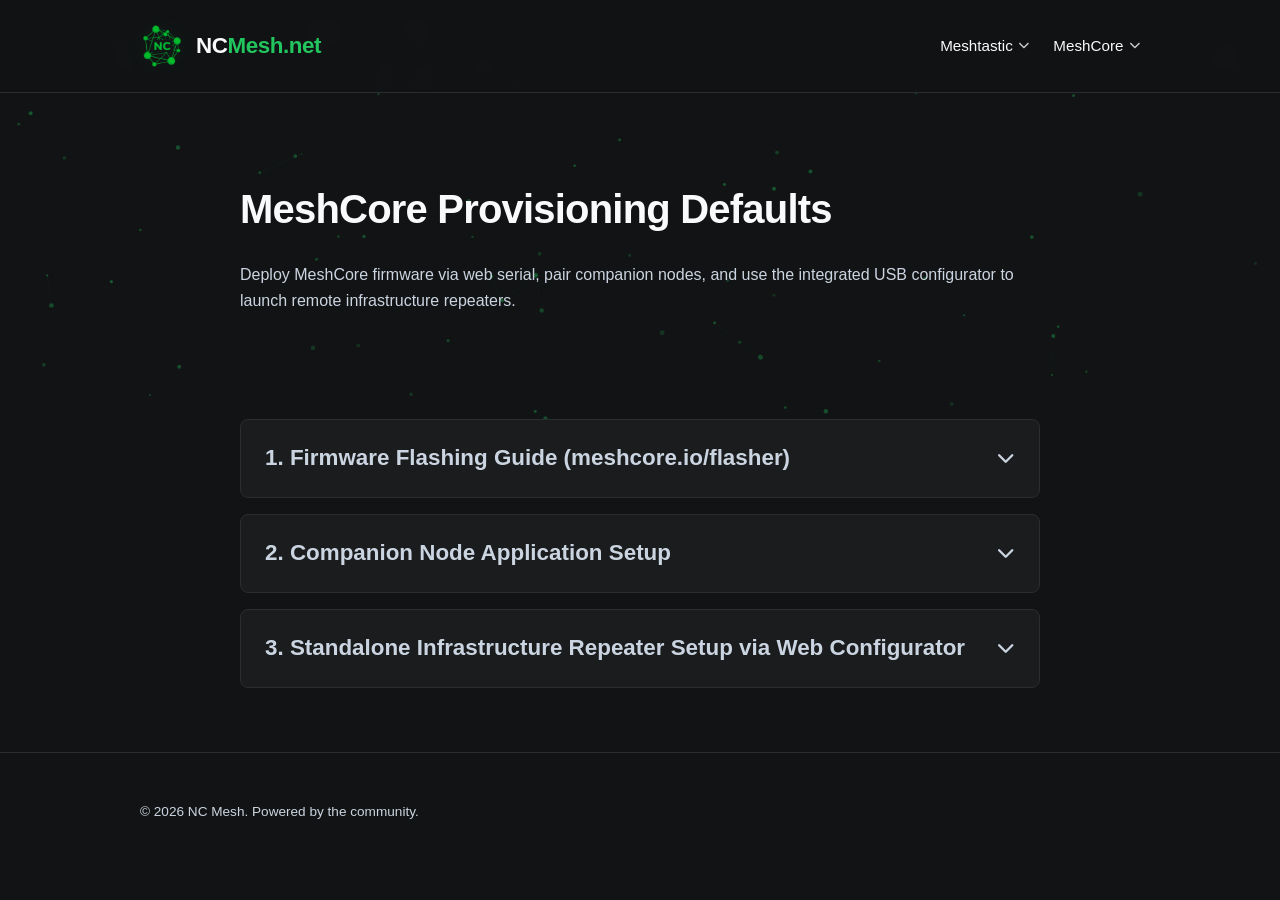
==== config-meshcore.html @ f6fef468 "Initial Upload This is a starting point for NCMesh recode with AI filler content." ====
<!DOCTYPE html>
<html lang="en">

<head>
    <meta charset="UTF-8">
    <meta name="viewport" content="width=device-width, initial-scale=1.0">
    <title>MeshCore Default Configuration Guide | NC Mesh</title>
    <link rel="stylesheet" href="./includes/style.css">
    <link rel="stylesheet" href="https://cdnjs.cloudflare.com/ajax/libs/font-awesome/6.5.2/css/all.min.css"
        integrity="sha512-SnH5WK+bZxgPHs44uWIX+LLJAJ9/2PkPKZ5QiAj6Ta86w+fsb2TkcmfRyVX3pBnMFcV7oQPJkl9QevSCWr3W6A=="
        crossorigin="anonymous" referrerpolicy="no-referrer" />
    <script>
        document.addEventListener("DOMContentLoaded", () => {
            if (window.innerWidth <= 768) {
                const dropdownToggles = document.querySelectorAll('.dropdown-toggle');

                dropdownToggles.forEach(toggle => {
                    toggle.addEventListener('click', (e) => {
                        // Block direct redirect link if mobile sub-menu drawer is collapsed
                        e.preventDefault();
                        const parentLi = toggle.closest('.dropdown');

                        // Toggle active tracking layouts
                        parentLi.classList.toggle('active');
                        const targetMenu = parentLi.querySelector('.dropdown-menu');

                        if (targetMenu.style.display === 'block') {
                            targetMenu.style.display = 'none';
                        } else {
                            targetMenu.style.display = 'block';
                        }
                    });
                });
            }

            // --- 1. Clean Scroll Reveal Effect ---
            const observerOptions = { root: null, rootMargin: "0px", threshold: 0.1 };
            const revealObserver = new IntersectionObserver((entries, observer) => {
                entries.forEach(entry => {
                    if (entry.isIntersecting) {
                        entry.target.style.opacity = "1";
                        entry.target.style.transform = "translateY(0)";
                        observer.unobserve(entry.target);
                    }
                });
            }, observerOptions);

            const animatedElements = document.querySelectorAll(".card, .map-placeholder, .hero-content h1, .hero-content p");
            animatedElements.forEach(el => {
                el.style.opacity = "0";
                el.style.transform = "translateY(20px)";
                el.style.transition = "opacity 0.8s cubic-bezier(0.16, 1, 0.3, 1), transform 0.8s cubic-bezier(0.16, 1, 0.3, 1)";
                revealObserver.observe(el);
            });

            // --- 2. Seamless Mesh Network Canvas Engine ---
            const heroSection = document.querySelector(".hero");
            if (heroSection) {
                const canvas = document.createElement("canvas");
                const ctx = canvas.getContext("2d");

                Object.assign(canvas.style, {
                    position: "absolute", top: "0", left: "0", width: "100%", height: "100%",
                    zIndex: "0", pointerEvents: "none"
                });
                heroSection.style.position = "relative";
                heroSection.insertBefore(canvas, heroSection.firstChild);

                let points = [];
                let maxPoints = 110;
                const maxDist = 165;
                let mouse = { x: null, y: null, radius: 220 };

                window.addEventListener("mousemove", (e) => {
                    const rect = heroSection.getBoundingClientRect();
                    mouse.x = e.clientX - rect.left;
                    mouse.y = e.clientY - rect.top;
                });

                window.addEventListener("mouseleave", () => {
                    mouse.x = null;
                    mouse.y = null;
                });

                class MeshNode {
                    constructor(startX, startY) {
                        // Accepts coordinates if repositioning on screen resize boundaries
                        this.x = startX !== undefined ? startX : Math.random() * canvas.width;
                        this.y = startY !== undefined ? startY : Math.random() * canvas.height;
                        this.vx = (Math.random() - 0.5) * 0.16;
                        this.vy = (Math.random() - 0.5) * 0.16;
                        this.baseRadius = Math.random() * 1.5 + 0.8;
                        this.radius = this.baseRadius;
                        this.pulseFactor = Math.random() * Math.PI;
                        this.depth = Math.random() * 0.5 + 0.3;
                    }
                    update() {
                        this.x += this.vx;
                        this.y += this.vy;

                        if (this.x < 0) this.x = canvas.width;
                        if (this.x > canvas.width) this.x = 0;
                        if (this.y < 0) this.y = canvas.height;
                        if (this.y > canvas.height) this.y = 0;

                        this.pulseFactor += 0.012;
                        this.radius = this.baseRadius + Math.sin(this.pulseFactor) * 0.3;

                        if (mouse.x !== null && mouse.y !== null) {
                            const dx = mouse.x - this.x;
                            const dy = mouse.y - this.y;
                            const distance = Math.hypot(dx, dy);

                            if (distance < mouse.radius) {
                                const force = (mouse.radius - distance) / mouse.radius;
                                this.x -= (dx / distance) * force * 0.35;
                                this.y -= (dy / distance) * force * 0.35;
                            }
                        }
                    }
                    draw() {
                        ctx.beginPath();
                        ctx.arc(this.x, this.y, this.radius, 0, Math.PI * 2);
                        ctx.fillStyle = `rgba(34, 197, 94, ${this.depth * 0.5})`;
                        ctx.fill();
                    }
                }

                // SMART RESIZE: Scales coordinates instead of wiping arrays
                function resizeCanvas() {
                    const oldWidth = canvas.width || heroSection.offsetWidth;
                    const oldHeight = canvas.height || heroSection.offsetHeight;

                    canvas.width = heroSection.offsetWidth;
                    canvas.height = heroSection.offsetHeight;

                    const targetPoints = Math.min(Math.floor((canvas.width * canvas.height) / 7500), maxPoints);

                    if (points.length === 0) {
                        // Initial generation pass on boot up
                        for (let i = 0; i < targetPoints; i++) {
                            points.push(new MeshNode());
                        }
                    } else {
                        // Dynamically re-map current coordinate sets safely
                        points.forEach(p => {
                            p.x = (p.x / oldWidth) * canvas.width;
                            p.y = (p.y / oldHeight) * canvas.height;
                        });

                        // Add or trim nodes smoothly if canvas changes significantly
                        if (points.length < targetPoints) {
                            while (points.length < targetPoints) points.push(new MeshNode());
                        } else if (points.length > targetPoints) {
                            points.splice(targetPoints);
                        }
                    }
                }

                window.addEventListener("resize", resizeCanvas);
                resizeCanvas();

                function animateMesh() {
                    ctx.clearRect(0, 0, canvas.width, canvas.height);

                    for (let i = 0; i < points.length; i++) {
                        points[i].update();
                        points[i].draw();

                        for (let j = i + 1; j < points.length; j++) {
                            const dx = points[i].x - points[j].x;
                            const dy = points[i].y - points[j].y;
                            const dist = Math.hypot(dx, dy);

                            if (dist < maxDist) {
                                let alpha = (1 - dist / maxDist) * 0.13 * (points[i].depth * points[j].depth);

                                if (mouse.x !== null && mouse.y !== null) {
                                    const mDist1 = Math.hypot(mouse.x - points[i].x, mouse.y - points[i].y);
                                    const mDist2 = Math.hypot(mouse.x - points[j].x, mouse.y - points[j].y);
                                    if (mDist1 < mouse.radius || mDist2 < mouse.radius) {
                                        alpha *= 2.0;
                                    }
                                }

                                ctx.beginPath();
                                ctx.moveTo(points[i].x, points[i].y);
                                ctx.lineTo(points[j].x, points[j].y);
                                ctx.strokeStyle = `rgba(34, 197, 94, ${alpha})`;
                                ctx.lineWidth = dist < maxDist * 0.35 ? 0.8 : 0.4;
                                ctx.stroke();

                                if (Math.random() < 0.00025 && dist < maxDist * 0.6) {
                                    ctx.beginPath();
                                    const pct = (Date.now() % 1800) / 1800;
                                    const px = points[i].x + dx * pct;
                                    const py = points[i].y + dy * pct;
                                    ctx.arc(px, py, 1.8, 0, Math.PI * 2);
                                    ctx.fillStyle = `rgba(34, 197, 94, ${points[i].depth})`;
                                    ctx.fill();
                                }
                            }
                        }
                    }
                    requestAnimationFrame(animateMesh);
                }
                animateMesh();
            }

            // --- 3. Simple Back-To-Top Button ---
            const topBtn = document.createElement("button");
            topBtn.innerHTML = '<i class="fa-solid fa-arrow-up"></i>';
            Object.assign(topBtn.style, {
                position: "fixed", bottom: "30px", right: "30px", width: "45px", height: "45px",
                backgroundColor: "#1a1c1e", color: "#22c55e", border: "1px solid #2a2d31",
                borderRadius: "50%", cursor: "pointer", display: "none", zIndex: "2000",
                boxShadow: "0 4px 12px rgba(0,0,0,0.4)", transition: "all 0.3s ease"
            });
            document.body.appendChild(topBtn);

            window.addEventListener("scroll", () => {
                topBtn.style.display = window.scrollY > 400 ? "block" : "none";
            });

            topBtn.addEventListener("click", () => window.scrollTo({ top: 0, behavior: "smooth" }));
            topBtn.addEventListener("mouseenter", () => {
                topBtn.style.backgroundColor = "rgba(34, 197, 94, 0.1)";
                topBtn.style.borderColor = "#22c55e";
                topBtn.style.boxShadow = "0 0 15px rgba(34, 197, 94, 0.3)";
            });
            topBtn.addEventListener("mouseleave", () => {
                topBtn.style.backgroundColor = "#1a1c1e";
                topBtn.style.borderColor = "#2a2d31";
                topBtn.style.boxShadow = "0 4px 12px rgba(0,0,0,0.4)";
            });
        });
    </script>
</head>

<body>

    <header class="navbar">
        <div class="container">
            <!-- Path explicitly updated to target the local directory syntax -->
            <a href="index.html" class="logo-brand">
                <img src="./img/ncmesh_logo.png" alt="NC Mesh Logo" class="brand-img">
                <span class="brand-text">NC<span>Mesh.net</span></span>
            </a>
            <nav>
                <ul class="nav-links">
                    <!-- Meshtastic Dropdown Nesting Menu -->
                    <li class="dropdown">
                        <a href="meshtastic.html" class="dropdown-toggle">Meshtastic <i
                                class="fa-solid fa-chevron-down nav-arrow"></i></a>
                        <ul class="dropdown-menu">
                            <li><a href="meshtastic.html"><i class="fa-solid fa-circle-info"></i> Network Info</a></li>
                            <li><a href="config-meshtastic.html"><i class="fa-solid fa-sliders"></i> Setup
                                    Instructions</a>
                            </li>
                        </ul>
                    </li>

                    <!-- MeshCore Dropdown Nesting Menu -->
                    <li class="dropdown">
                        <a href="meshcore.html" class="dropdown-toggle">MeshCore <i
                                class="fa-solid fa-chevron-down nav-arrow"></i></a>
                        <ul class="dropdown-menu">
                            <li><a href="meshcore.html"><i class="fa-solid fa-circle-info"></i> Network Info</a></li>
                            <li><a href="config-meshcore.html"><i class="fa-solid fa-sliders"></i> Setup
                                    Instructions</a>
                            </li>
                        </ul>
                    </li>
                </ul>
            </nav>
        </div>
    </header>
    <!-- Hero Title Section -->
    <section class="hero">
        <div class="container hero-content">
            <h1>MeshCore Provisioning Defaults</h1>
            <p>Deploy MeshCore firmware via web serial, pair companion nodes, and use the integrated USB configurator to
                launch remote infrastructure repeaters.</p>
        </div>
    </section>

    <!-- SECTION 1: Web Flasher Guide Accordion -->
    <section class="guide-section">
        <div class="container" style="max-width: 800px;">
            <div class="accordion-header">
                <h4 style="margin-bottom: 0; font-size: 1.4rem;">1. Firmware Flashing Guide (meshcore.io/flasher)</h4>
                <i class="fa-solid fa-chevron-down accordion-icon"></i>
            </div>

            <div class="accordion-content">
                <div class="card">
                    <p>MeshCore handles client nodes and background infrastructure differently. Hardware behavior is
                        determined entirely by whether you flash the companion or the repeater binary block to the
                        device chip.</p>

                    <h4><i class="fa-solid fa-window-maximize" style="color: var(--accent-green);"></i> Web Serial
                        Connection Requirements</h4>
                    <p>Launch a browser supporting Web Serial interface actions (Chrome, Edge, or Brave) and navigate to
                        the flashing utility workspace: <a href="https://meshcore.io" target="_blank"
                            rel="noopener noreferrer">meshcore.io/flasher</a>.</p>

                    <h4><i class="fa-solid fa-microchip" style="color: var(--accent-green);"></i> Firmware Flash
                        Procedure</h4>
                    <ol
                        style="padding-left: 1.25rem; color: var(--text-muted); line-height: 1.8; margin-bottom: 1.5rem;">
                        <li style="margin-bottom: 0.5rem;"><strong style="color: var(--text-main);">Hardware
                                Select:</strong> Connect your LoRa radio to your computer via USB data cable and select
                            your exact board layout model from the drop-down menu (e.g., Heltec V3/V4, Seeed Studio
                            SenseCAP, RAK WisBlock).</li>
                        <li style="margin-bottom: 0.5rem;"><strong style="color: var(--text-main);">Role
                                Assignment:</strong> Select <code class="settings-value">Companion Bluetooth</code> if
                            you want the radio to link with your phone app, or select <code
                                class="settings-value">Repeater</code> if building an unattended infrastructure mast.
                        </li>
                        <li style="margin-bottom: 0.5rem;"><strong style="color: var(--text-main);">Wipe &
                                Flash:</strong> Drop the device into bootloader mode, check the "Erase Flash" flag to
                            wipe old partition schemes cleanly, and hit Flash to run the environment loader.</li>
                    </ol>
                </div>
            </div>
        </div>
    </section>

    <!-- SECTION 2: Companion Node App Setup Accordion -->
    <section class="guide-section" style="margin-top: 1rem;">
        <div class="container" style="max-width: 800px;">
            <div class="accordion-header">
                <h4 style="margin-bottom: 0; font-size: 1.4rem;">2. Companion Node Application Setup</h4>
                <i class="fa-solid fa-chevron-down accordion-icon"></i>
            </div>
            
            <div class="accordion-content">
                <div class="card">
                    <p>Once a radio board is flashed with companion firmware, it will act as a local Bluetooth server to your companion client application.</p>
                    
                    <h4><i class="fa-solid fa-bluetooth" style="color: var(--accent-green);"></i> Pairing to the Node</h4>
                    <p>Launch the MeshCore app on your smartphone and tap <span class="settings-value">Connect</span> in the top header window. Select your active hardware from the Bluetooth radio pool list and enter the PIN displayed on the node screen (or fallback to <span class="settings-value">123456</span> for screenless card setups).</p>

                    <h4><i class="fa-solid fa-earth-americas" style="color: var(--accent-green);"></i> App Settings -> Radio Region</h4>
                    <p>Navigate to your core radio configuration screen inside the phone application and lock the baseline region profile to apply standard NC channels automatically:</p>
                    <ul>
                        <li>Radio Region Preset: <span class="settings-value">USA/Canada (Recommended)</span></li>
                        <li>Frequency Configuration: <span class="settings-value">910.525 MHz</span></li>
                        <li>Bandwidth (BW): <span class="settings-value">62.5 kHz</span></li>
                        <li>Spreading Factor (SF): <span class="settings-value">7</span></li>
                        <li>Coding Rate (CR): <span class="settings-value">5</span></li>
                    </ul>

                    <h4><i class="fa-solid fa-circle-nodes" style="color: var(--accent-green);"></i> App Settings -> Channel List</h4>
                    <p>Navigate to the Channels tab and add or join the following regional channels to hook into the community grid:</p>
                    <ul>
                        <li>Group Chat: <span class="settings-value">#NCMesh</span></li>
                        <li>Automated Bots: <span class="settings-value">#bot</span></li>
                        <li>Weather Telemetry: <span class="settings-value">#wx</span></li>
                        <li>Path & DX Testing: <span class="settings-value">#test</span></li>
                    </ul>

                    <h4><i class="fa-solid fa-user-tag" style="color: var(--accent-green);"></i> App Settings -> Display Name</h4>
                    <p>Locate the user node description card block to name your local device so tracking utilities can catalog signal hops across the network canvas:</p>
                    <ul>
                        <li>Display Name: <span class="settings-value">Name your node whatever you want (Emojis supported 🛰️)</span></li>
                    </ul>
                </div>
            </div>
        </div>
    </section>
    <!-- SECTION 3: Repeater Configuration Accordion -->
    <section class="guide-section" style="margin-top: 1rem;">
        <div class="container" style="max-width: 800px;">
            <div class="accordion-header">
                <h4 style="margin-bottom: 0; font-size: 1.4rem;">3. Standalone Infrastructure Repeater Setup via Web
                    Configurator</h4>
                <i class="fa-solid fa-chevron-down accordion-icon"></i>
            </div>

            <div class="accordion-content">
                <div class="card">
                    <p>Flashed with the specialized <code class="settings-value">Repeater</code> firmware build, these
                        nodes operate completely unattended. They turn off power-hungry smartphone Bluetooth chips to
                        optimize processing loops and maximize battery retention on remote solar infrastructure masts.
                    </p>

                    <h4><i class="fa-solid fa-plug" style="color: var(--accent-green);"></i> Local USB Serial
                        Configuration Setup</h4>
                    <p>Because repeater builds shut down Bluetooth beacons, you cannot configure them through the phone
                        app. Instead, you change settings directly over a wired connection right after flashing:</p>
                    <ol
                        style="padding-left: 1.25rem; color: var(--text-muted); line-height: 1.8; margin-bottom: 1.5rem;">
                        <li style="margin-bottom: 0.5rem;"><strong style="color: var(--text-main);">Launch
                                Configurator:</strong> Keep the device connected to your computer via USB data cable. On
                            the flashing webpage (<a href="https://meshcore.io" target="_blank"
                                rel="noopener noreferrer">meshcore.io/flasher</a>), tap the active <span
                                class="settings-value">Configure Device</span> button that loads right after a
                            successful flash (or use the standalone web portal at <code
                                class="settings-value">config.meshcore.io</code>).</li>
                        <li style="margin-bottom: 0.5rem;"><strong style="color: var(--text-main);">Lock Local
                                Region:</strong> Tap the Serial Port connection window and locate the regional
                            parameters card block. Set the dropdown target to <span
                                class="settings-value">USA/Canada</span> to load your 910.525 MHz frequency defaults
                            automatically.</li>
                        <li style="margin-bottom: 0.5rem;"><strong style="color: var(--text-main);">Set Node
                                Identifier:</strong> Under the system settings block, name your node whatever you want.
                            You are completely free to use nicknames, custom callsigns, or functional descriptors
                            (Emojis are supported 🌲).</li>
                        <li style="margin-bottom: 0.5rem;"><strong style="color: var(--text-main);">Save &
                                Commit:</strong> Click <span class="settings-value">Save Settings</span> to commit your
                            variables directly to the hardware memory bank, then safely unplug the board for deployment.
                        </li>
                    </ol>

                    <h4><i class="fa-solid fa-tower-broadcast" style="color: var(--accent-green);"></i> Placement & Node
                        Deployment Best Practices</h4>
                    <p>MeshCore relies on dedicated physical infrastructure rather than client-device signal flooding.
                        Follow these hardware rules to ensure smooth traffic flow across counties:</p>
                    <ol style="padding-left: 1.25rem; color: var(--text-muted); line-height: 1.8;">
                        <li style="margin-bottom: 0.5rem;"><strong style="color: var(--text-main);">Line-of-Sight
                                Placement:</strong> Secure your repeater node at high elevations—preferably on chimneys,
                            poles, or in clear attics. Even modest elevation shifts completely change path discovery
                            results.</li>
                        <li style="margin-bottom: 0.5rem;"><strong style="color: var(--text-main);">Solar
                                Resilience:</strong> If deploying a remote solar-recharged enclosure, pair your device
                            with an adequate battery capacity buffer to sustain 24/7 directed-path routines over rainy
                            winter days.</li>
                    </ol>

                    <h4 style="color:var(--accent-green);"><i class="fa-solid fa-comment-dots"></i> Verify Connection
                    </h4>
                    <p style="margin-bottom: 0;">Once deployed, check your nearby companion nodes to confirm they can
                        successfully route text messages through your new repeater's custom node ID marker.</p>
                </div>
            </div>
        </div>
    </section>

    <!-- Footer -->
    <footer class="footer">
        <div class="container">
            <p>&copy; 2026 NC Mesh. Powered by the community.</p>
        </div>
    </footer>

    <!-- Toggle Logic Script Execution -->
    <script>
        document.addEventListener("DOMContentLoaded", () => {
            const accordions = document.querySelectorAll('.accordion-header');
            accordions.forEach(header => {
                header.addEventListener('click', () => {
                    const parentSection = header.closest('.guide-section');
                    parentSection.classList.toggle('active');
                });
            });
        });
    </script>
</body>

</html>
---- includes/style.css ----
/* ==========================================================================
   1. Core Variables & Base Reset Matrix
   ========================================================================== */
:root {
    --bg-dark: #121314;       /* Deep obsidian canvas background tint */
    --bg-card: #1a1c1e;       /* Clean matte dark-gray container background */
    --text-main: #f8fafc;     /* Clean off-white bold header text elements */
    --text-muted: #cbd5e1;    /* Highly readable slate-gray base copy text */
    --accent-green: #22c55e;  /* Distinctive NC Mesh vibrant brand green */
    --border-color: #2a2d31;  /* Balanced section division boundary line border */
}

* {
    margin: 0;
    padding: 0;
    box-sizing: border-box;
}

html {
    scroll-behavior: smooth;
}

body {
    font-family: -apple-system, BlinkMacSystemFont, "Segoe UI", Roboto, Helvetica, Arial, sans-serif;
    background-color: var(--bg-dark);
    color: var(--text-muted);
    line-height: 1.65;
    font-size: 1rem;
    overflow-x: hidden;
}

.container {
    width: 90%;
    max-width: 1000px;
    margin: 0 auto;
}

/* ==========================================================================
   2. Browser Custom Scrollbar Elements
   ========================================================================== */
::-webkit-scrollbar {
    width: 10px;
    height: 10px;
}

::-webkit-scrollbar-track {
    background: var(--bg-dark);
}

::-webkit-scrollbar-thumb {
    background: #2a2d31;
    border-radius: 20px;
    border: 2px solid var(--bg-dark);
    transition: background 0.3s ease;
}

::-webkit-scrollbar-thumb:hover {
    background: var(--accent-green);
    box-shadow: 0 0 10px rgba(34, 197, 94, 0.5);
}

@supports (scrollbar-color: auto) {
    html {
        scrollbar-width: thin;
        scrollbar-color: #2a2d31 var(--bg-dark);
    }
}

/* ==========================================================================
   3. Global Typography & Core Anchor Formatting
   ========================================================================== */
h1, h2, h3, .hero h1 {
    color: var(--text-main);
    font-weight: 700;
    letter-spacing: -0.02em;
    margin-bottom: 1.25rem;
}

.hero h1 {
    font-size: 2.5rem;
}

h2 {
    font-size: 1.8rem;
    margin-top: 2rem;
}

p {
    margin-bottom: 1.5rem;
    color: var(--text-muted);
}

a {
    color: var(--accent-green);
    text-decoration: none;
    font-weight: 500;
    transition: opacity 0.2s ease, text-shadow 0.3s ease !important;
}

a:hover {
    text-decoration: underline;
    opacity: 0.9;
    text-shadow: 0 0 8px rgba(34, 197, 94, 0.6);
}

/* ==========================================================================
   4. Header Navigation Bar Layout & Logo Branding
   ========================================================================== */
.navbar {
    background-color: rgba(18, 19, 20, 0.9);
    backdrop-filter: blur(10px);
    -webkit-backdrop-filter: blur(10px);
    position: fixed;
    top: 0;
    width: 100%;
    z-index: 1000;
    border-bottom: 1px solid var(--border-color);
    padding: 1.25rem 0;
}

.navbar .container {
    display: flex;
    justify-content: space-between;
    align-items: center;
}

.logo-brand {
    display: flex;
    align-items: center;
    gap: 0.75rem;
    text-decoration: none;
    padding: 0.25rem 0;
}

.brand-img {
    height: 44px;
    width: auto;
    object-fit: contain;
    filter: drop-shadow(0 0 10px rgba(34, 197, 94, 0.15));
    transition: transform 0.4s cubic-bezier(0.16, 1, 0.3, 1) !important;
}

.brand-text {
    font-size: 1.4rem;
    font-weight: 700;
    color: var(--text-main);
    letter-spacing: -0.02em;
    transition: color 0.3s ease;
}

.brand-text span {
    color: var(--accent-green);
    font-weight: 800;
}

.logo-brand:hover {
    text-decoration: none;
}

.logo-brand:hover .brand-img {
    transform: scale(1.04);
    filter: drop-shadow(0 0 16px rgba(34, 197, 94, 0.45));
}

.logo-brand:hover .brand-text {
    text-shadow: 0 0 8px rgba(255, 255, 255, 0.2);
}

.nav-links {
    display: flex;
    list-style: none;
    gap: 1.5rem;
}

.nav-links a {
    color: var(--text-main);
    font-weight: 500;
    font-size: 0.95rem;
    transition: all 0.4s cubic-bezier(0.16, 1, 0.3, 1) !important;
}

.nav-links a:hover {
    text-decoration: none;
    color: var(--accent-green);
}

.nav-links a.active {
    color: var(--accent-green) !important;
    border-bottom: 2px solid var(--accent-green);
    padding-bottom: 0.25rem;
    text-shadow: 0 0 8px rgba(34, 197, 94, 0.6);
}

/* ==========================================================================
   5. Interactive Structure Hardware Acceleration Overrides
   ========================================================================== */
.card, .map-placeholder, .btn {
    transition: all 0.4s cubic-bezier(0.16, 1, 0.3, 1) !important;
    position: relative;
    overflow: hidden;
}

/* ==========================================================================
   6. Hero & Main Section Component Layouts
   ========================================================================== */
.hero {
    padding: 11rem 0 5rem 0;
    position: relative;
    overflow: hidden;
}

.hero-content {
    position: relative;
    z-index: 10;
    max-width: 800px;
}

/* Structural Features Element Grid */
.grid-3 {
    display: grid;
    grid-template-columns: repeat(auto-fit, minmax(280px, 1fr));
    gap: 1.5rem;
    padding: 2.5rem 0;
}

/* Glass effect for structural cards when hovered */
.card {
    background-color: var(--bg-card);
    padding: 2rem;
    border-radius: 0.5rem;
    border: 1px solid var(--border-color);
}

.card:hover {
    background-color: rgba(26, 28, 30, 0.65) !important;
    backdrop-filter: blur(12px) saturate(180%);
    -webkit-backdrop-filter: blur(12px) saturate(180%);
    border-color: rgba(34, 197, 94, 0.45) !important;
    box-shadow: 0 12px 40px rgba(0, 0, 0, 0.5), 
                0 0 20px rgba(34, 197, 94, 0.15);
    transform: translateY(-4px);
}

.feature-icon {
    font-size: 1.75rem;
    color: var(--accent-green);
    margin-bottom: 1rem;
}

/* ==========================================================================
   7. Map Framework Wrapper Containers
   ========================================================================== */
.map-section {
    padding: 3rem 0;
}

.map-placeholder {
    background-color: var(--bg-card);
    border: 1px solid var(--border-color);
    border-radius: 0.5rem;
    height: 450px;
    margin-top: 1.5rem;
    display: flex;
    flex-direction: column;
    justify-content: center;
    align-items: center;
    color: var(--text-muted);
}

.map-placeholder:hover {
    background-color: rgba(26, 28, 30, 0.65) !important;
    backdrop-filter: blur(12px) saturate(180%);
    -webkit-backdrop-filter: blur(12px) saturate(180%);
    border-color: rgba(34, 197, 94, 0.45) !important;
    box-shadow: 0 12px 40px rgba(0, 0, 0, 0.5), 
                0 0 20px rgba(34, 197, 94, 0.15);
    transform: translateY(-4px);
}

.map-placeholder i {
    font-size: 2.5rem;
    color: var(--accent-green);
    margin-bottom: 1rem;
}

/* ==========================================================================
   8. UI Interactive Action Buttons
   ========================================================================== */
.btn {
    display: inline-block;
    padding: 0.65rem 1.5rem;
    border-radius: 0.375rem;
    font-weight: 600;
    font-size: 0.95rem;
}

.btn-primary {
    background-color: var(--accent-green);
    color: var(--bg-dark) !important;
}

.btn-primary:hover {
    text-decoration: none;
    background-color: #22c55e !important;
    box-shadow: 0 0 25px rgba(34, 197, 94, 0.5) !important;
    transform: translateY(-2px);
}

.btn-secondary {
    background-color: transparent;
    color: var(--text-main) !important;
    border: 1px solid #4a4e54;
    margin-left: 1rem;
}

.btn-secondary:hover {
    text-decoration: none;
    background-color: rgba(255, 255, 255, 0.03) !important;
    backdrop-filter: blur(8px);
    -webkit-backdrop-filter: blur(8px);
    border-color: rgba(255, 255, 255, 0.3) !important;
    transform: translateY(-2px);
}

/* ==========================================================================
   9. Footer & Branding Metadata Section Notes
   ========================================================================== */
.footer {
    border-top: 1px solid var(--border-color);
    padding: 3rem 0;
    margin-top: 4rem;
    font-size: 0.85rem;
    color: #64748b;
}

/* ==========================================================================
   10. Fluid Screen Adaptation & Mobile Media Boundaries
   ========================================================================== */
@media (max-width: 768px) {
    .navbar .container {
        flex-direction: row;      /* Change from column to row */
        justify-content: space-between; /* Puts logo on left, links on right */
        align-items: center;      /* Centers them vertically */
        width: 100%;
        padding: 0 1rem;
    }
    
    .logo-brand {
        display: flex;
        align-items: center;
    }
    
    .brand-img {
        height: 38px;
    }
    
    .brand-text {
        font-size: 1.25rem;
    }
    
    .nav-links {
        display: flex !important;  /* Force horizontal flex */
        flex-direction: row !important; 
        margin: 0;                /* Remove default list margins */
        padding: 0;               /* Remove default list padding */
        list-style: none;         /* Strip bullet points */
        gap: .5rem;                /* Space between your two links */
    }

    .nav-links li {
        display: inline-block;    /* Extra safety for list items */
    }

    .nav-links a {
        font-size: 0.9rem;    
        white-space: nowrap;   
    }
    
    .hero {
        padding: 8rem 0 3rem 0;   /* Reduced top padding since navbar is shorter now */
    }
    .hero h1 {
        font-size: 2rem;
    }
    .btn-secondary {
        margin-left: 0;
        margin-top: 0.75rem;
    }
    .btn, .btn-primary, .btn-secondary {
        display: block;
        text-align: center;
    }
}
/* ==========================================================================
   11. Navigation Dropdown Interface & Glass Panel Overrides
   ========================================================================== */
.nav-links li {
    position: relative;
    display: inline-block;
}

/* Setup alignment for indicators */
.dropdown-toggle {
    display: flex;
    align-items: center;
    gap: 0.35rem;
}

.nav-arrow {
    font-size: 0.7rem;
    transition: transform 0.3s ease;
    opacity: 0.8;
}

/* Hidden Dropdown Panel Core Layout Metrics */
.dropdown-menu {
    position: absolute;
    top: 100%;
    left: 50%;
    transform: translateX(-50%) translateY(10px);
    background-color: rgba(26, 28, 30, 0.95); /* Matched to --bg-card */
    border: 1px solid var(--border-color);
    border-radius: 0.5rem;
    min-width: 170px;
    padding: 0.5rem 0;
    list-style: none;
    display: flex;
    flex-direction: column;
    gap: 0.25rem;
    opacity: 0;
    visibility: hidden;
    box-shadow: 0 10px 30px rgba(0, 0, 0, 0.5), 0 0 15px rgba(34, 197, 94, 0.05);
    backdrop-filter: blur(12px);
    -webkit-backdrop-filter: blur(12px);
    transition: transform 0.3s cubic-bezier(0.16, 1, 0.3, 1), opacity 0.3s ease, visibility 0.3s ease;
    z-index: 1100;
}

/* Dropdown Menu List Anchors */
.dropdown-menu li {
    display: block;
    width: 100%;
}

.dropdown-menu a {
    display: flex;
    align-items: center;
    gap: 0.6rem;
    padding: 0.6rem 1.2rem;
    color: var(--text-muted) !important;
    font-size: 0.875rem !important;
    width: 100%;
    text-align: left;
    transition: all 0.2s ease !important;
}

/* Left Icon Accent Highlight Colors inside Drop Panel */
.dropdown-menu a i {
    font-size: 0.9rem;
    color: #4b5563; /* Subtle gray fallback icon tint */
    transition: color 0.2s ease;
}

/* Trigger reveal animations on user cursor hover */
.dropdown:hover .dropdown-menu {
    opacity: 1;
    visibility: visible;
    transform: translateX(-50%) translateY(5px);
}

.dropdown:hover .nav-arrow {
    transform: rotate(180deg);
    color: var(--accent-green);
}

/* Inside Item Hover States mapping signature brand neon-green glow */
.dropdown-menu a:hover {
    background-color: rgba(34, 197, 94, 0.08);
    color: var(--text-main) !important;
    text-decoration: none;
    padding-left: 1.4rem; /* Soft linear offset expand */
}

.dropdown-menu a:hover i {
    color: var(--accent-green);
}

/* ==========================================================================
   12. Responsive Adaptation For Mobile Dropdowns
   ========================================================================== */
@media (max-width: 768px) {
    .nav-links {
        width: 100%;
        flex-direction: column;
        gap: 0.75rem !important;
        padding-top: 0.5rem;
    }
    
    .nav-links li {
        width: 100%;
        text-align: center;
    }
    
    .dropdown-toggle {
        justify-content: center;
    }

    /* Convert absolute cards to flat linear rows under parent targets on phones */
    .dropdown-menu {
        position: relative;
        top: 0;
        left: 0;
        transform: none !important;
        width: 100%;
        background-color: rgba(0, 0, 0, 0.15);
        border: none;
        box-shadow: none;
        opacity: 1;
        visibility: visible;
        display: none; /* Controlled dynamically via tap click toggle fallback */
        padding: 0.25rem 0;
        margin-top: 0.25rem;
    }
    
    /* Auto expand structural child nodes inside narrow viewports */
    .dropdown:hover .dropdown-menu,
    .dropdown.active .dropdown-menu {
        display: block;
    }
    
    .dropdown-menu a {
        justify-content: center;
        padding: 0.5rem 0;
    }
    
    .dropdown-menu a:hover {
        padding-left: 0;
        background-color: transparent;
        color: var(--accent-green) !important;
    }
}
/* Header Navbar Image Brand Constraints */
.logo-brand {
    display: flex;
    align-items: center;
    gap: 0.75rem;          /* Uniform horizontal spacing gap between asset and text elements */
    text-decoration: none;
    padding: 0.25rem 0;
}

.brand-img {
    height: 44px;          /* Clean bounding height constraint matched with header font size metrics */
    width: auto;           /* Automatically recalculates correct aspect ratios with zero stretching */
    object-fit: contain;
    filter: drop-shadow(0 0 10px rgba(34, 197, 94, 0.15));
    transition: transform 0.4s cubic-bezier(0.16, 1, 0.3, 1) !important;
}

.brand-text {
    font-size: 1.4rem;
    font-weight: 700;
    color: var(--text-main);
    letter-spacing: -0.02em;
    transition: color 0.3s ease;
}

.brand-text span {
    color: var(--accent-green);
    font-weight: 800;
}

/* ==========================================================================
   13. Interactive Accordion Configuration Layout
   ========================================================================== */
.accordion-header {
    cursor: pointer;
    display: flex;
    justify-content: space-between;
    align-items: center;
    padding: 0.5rem 0;
    transition: color 0.3s ease;
}

.accordion-header:hover h2 {
    color: var(--accent-green) !important;
}

.accordion-icon {
    font-size: 1.2rem;
    color: var(--text-muted);
    transition: transform 0.4s cubic-bezier(0.16, 1, 0.3, 1), color 0.3s ease;
}

.guide-section.active .accordion-icon {
    transform: rotate(180deg);
    color: var(--accent-green);
}

/* Hidden container mechanics with hardware acceleration scaling */
.accordion-content {
    max-height: 0;
    overflow: hidden;
    opacity: 0;
    visibility: hidden;
    transform: translateY(-8px);
    transition: max-height 0.5s cubic-bezier(0.16, 1, 0.3, 1),
                opacity 0.4s ease,
                visibility 0.4s ease,
                transform 0.5s cubic-bezier(0.16, 1, 0.3, 1);
}

.guide-section.active .accordion-content {
    max-height: 4000px; /* High bounding allowance to accommodate long inner nested lists */
    opacity: 1;
    visibility: visible;
    transform: translateY(0);
}
/* ==========================================================================
   13. Optimized Interactive Accordion Dashboard Layout
   ========================================================================== */
.accordion-header {
    cursor: pointer;
    display: flex;
    justify-content: space-between;
    align-items: center;
    padding: 1.25rem 1.5rem;
    background-color: var(--bg-card);
    border: 1px solid var(--border-color);
    border-radius: 0.5rem;
    user-select: none;
    transition: all 0.3s cubic-bezier(0.16, 1, 0.3, 1);
}

.accordion-header:hover {
    border-color: rgba(34, 197, 94, 0.4);
    box-shadow: 0 0 20px rgba(34, 197, 94, 0.05);
}

.accordion-header h2 {
    margin-bottom: 0;
    font-size: 1.4rem;
    transition: color 0.3s ease;
}

.accordion-header:hover h2 {
    color: var(--accent-green) !important;
}

.accordion-icon {
    font-size: 1.1rem;
    color: var(--text-muted);
    transition: transform 0.4s cubic-bezier(0.16, 1, 0.3, 1), color 0.3s ease;
}

/* Dynamic Active States when expanded */
.guide-section.active .accordion-header {
    border-bottom-left-radius: 0;
    border-bottom-right-radius: 0;
    border-color: var(--border-color);
    background-color: rgba(26, 28, 30, 0.4);
}

.guide-section.active .accordion-icon {
    transform: rotate(180deg);
    color: var(--accent-green);
}

/* Accordion slide-down container physics */
.accordion-content {
    max-height: 0;
    overflow: hidden;
    opacity: 0;
    visibility: hidden;
    transform: translateY(-4px);
    transition: max-height 0.6s cubic-bezier(0.16, 1, 0.3, 1),
                opacity 0.4s ease,
                visibility 0.4s ease,
                transform 0.6s cubic-bezier(0.16, 1, 0.3, 1);
}

.guide-section.active .accordion-content {
    max-height: 5000px;
    opacity: 1;
    visibility: visible;
    transform: translateY(0);
}

/* Interior Card Clean Up styling */
.accordion-content .card {
    border-top: none;
    border-top-left-radius: 0;
    border-top-right-radius: 0;
    padding: 2.5rem;
    background-color: rgba(26, 28, 30, 0.25);
    backdrop-filter: blur(8px);
}

/* Sequential Onboarding Setup Steps */
.accordion-content p strong {
    color: var(--accent-green);
}

.accordion-content p {
    margin-bottom: 1.25rem;
    font-size: 0.95rem;
}

/* Core Settings Group Headers */
.accordion-content h4 {
    color: var(--text-main);
    font-size: 1.1rem;
    font-weight: 600;
    margin: 2rem 0 1rem 0;
    padding-bottom: 0.4rem;
    border-bottom: 1px dashed var(--border-color);
    display: flex;
    align-items: center;
    gap: 0.5rem;
}

/* Formatting for Config Target unordered lists */
.accordion-content ul {
    list-style: none;
    padding-left: 0;
    margin-bottom: 1.5rem;
    display: flex;
    flex-direction: column;
    gap: 0.5rem;
}

.accordion-content ul li {
    font-size: 0.95rem;
    color: var(--text-muted);
    padding: 0.4rem 0.75rem;
    background-color: rgba(255, 255, 255, 0.01);
    border-radius: 0.25rem;
    display: flex;
    justify-content: space-between;
    align-items: center;
    border-bottom: 1px solid rgba(255, 255, 255, 0.02);
}

/* Custom Highlight Keypads for technical values */
.settings-value {
    font-family: monospace;
    font-size: 0.85rem;
    color: var(--text-main);
    background-color: #0f1112;
    border: 1px solid var(--border-color);
    padding: 0.15rem 0.5rem;
    border-radius: 4px;
    font-weight: 600;
}

/* Themed Warning Alerts (Like the MQTT warning line) */
/* Full-Width Accordion Warning Banner Elements */
.settings-warning {
    display: block !important;
    width: 100% !important;
    color: #f87171 !important;                 /* Vibrant, readable light-crimson tint */
    background-color: rgba(239, 68, 68, 0.07); /* Faint dark red backdrop blend */
    border: 1px solid rgba(239, 68, 68, 0.2);
    border-left: 3px solid #ef4444;            /* Solid high-contrast alert border edge */
    padding: 0.85rem 1.25rem !important;
    border-radius: 0.375rem !important;
    font-size: 0.85rem !important;
    line-height: 1.5;
    margin: 1rem 0;                           /* Even vertical block spacing separation */
    box-shadow: 0 4px 12px rgba(0, 0, 0, 0.15);
}
/* Strict 2x2 Layout Matrix for Protocol Analysis */
.grid-2x2 {
    display: grid;
    grid-template-columns: repeat(2, 1fr); /* Enforces exactly two equal columns on desktop */
    gap: 1.5rem;
    padding: 2.5rem 0;
}

/* Fluid responsive adaptation for tablets and smartphones */
@media (max-width: 768px) {
    .grid-2x2 {
        grid-template-columns: 1fr;         /* Collapses safely into a strict vertical column layout */
    }
}
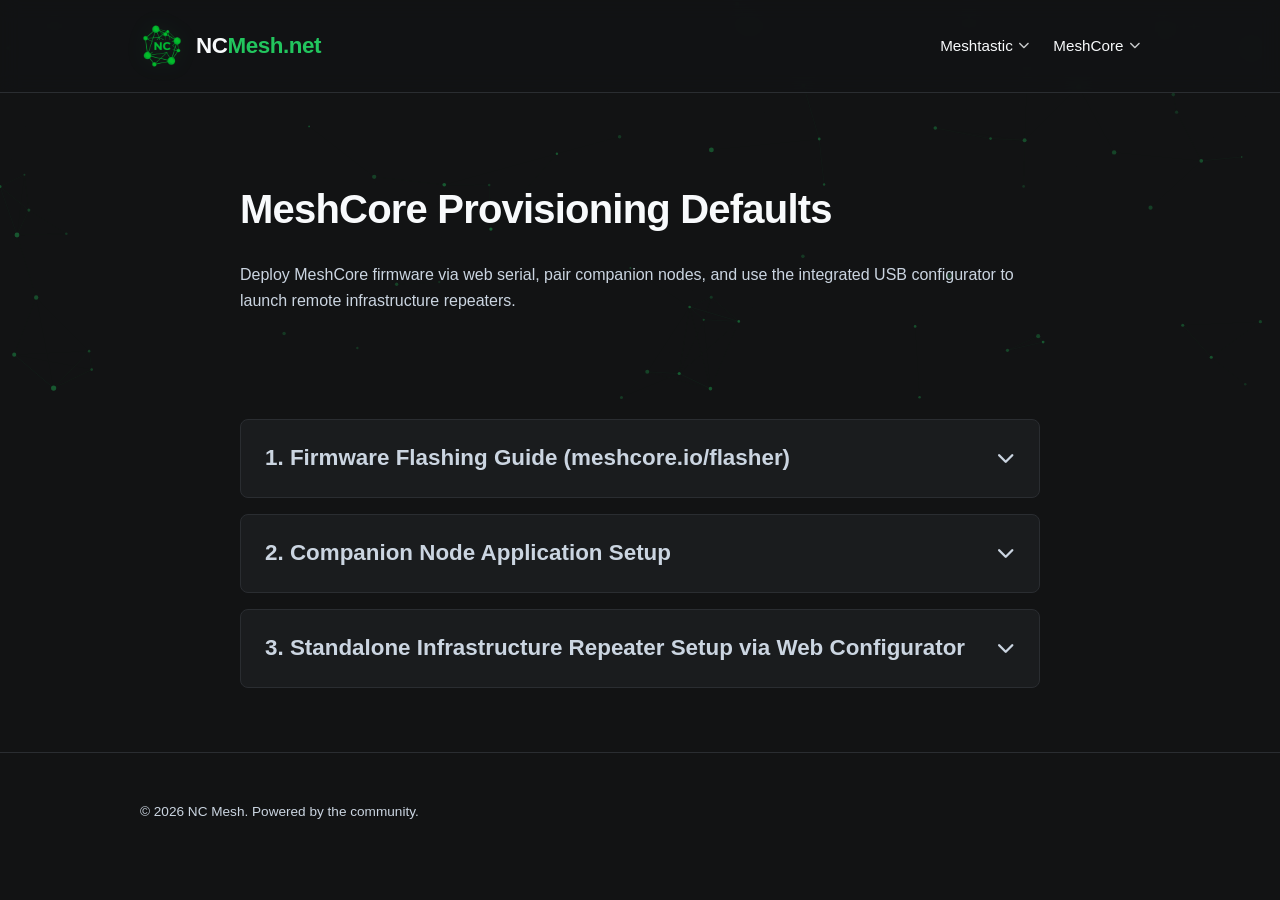
==== commit dedc986d: "Updates on wording and replaced meshcore map with cs.yoss.dev" ====
--- a/config-meshcore.html
+++ b/config-meshcore.html
@@ -284,159 +284,159 @@
         </div>
     </section>
 
-    <!-- SECTION 1: Web Flasher Guide Accordion -->
-    <section class="guide-section">
-        <div class="container" style="max-width: 800px;">
-            <div class="accordion-header">
-                <h4 style="margin-bottom: 0; font-size: 1.4rem;">1. Firmware Flashing Guide (meshcore.io/flasher)</h4>
-                <i class="fa-solid fa-chevron-down accordion-icon"></i>
+<!-- SECTION 1: Web Flasher Guide Accordion -->
+<section class="guide-section">
+    <div class="container" style="max-width: 800px;">
+        <div class="accordion-header">
+            <h4 style="margin-bottom: 0; font-size: 1.4rem;">1. Firmware Flashing Guide (meshcore.io/flasher)</h4>
+            <i class="fa-solid fa-chevron-down accordion-icon"></i>
+        </div>
+
+        <div class="accordion-content">
+            <div class="card">
+                <p>MeshCore handles client nodes and background infrastructure differently. Hardware behavior is
+                    determined entirely by whether you flash the companion or the repeater binary block to the
+                    device chip.</p>
+
+                <h4><i class="fa-solid fa-window-maximize" style="color: var(--accent-green);"></i> Web Serial
+                    Connection Requirements</h4>
+                <p>Launch a browser supporting Web Serial interface actions (Chrome, Edge, or Brave) and navigate to
+                    the flashing utility workspace: <a href="https://meshcore.io/flasher" target="_blank"
+                        rel="noopener noreferrer">meshcore.io/flasher</a>.</p>
+
+                <h4><i class="fa-solid fa-microchip" style="color: var(--accent-green);"></i> Firmware Flash
+                    Procedure</h4>
+                <ol
+                    style="padding-left: 1.25rem; color: var(--text-muted); line-height: 1.8; margin-bottom: 1.5rem;">
+                    <li style="margin-bottom: 0.5rem;"><strong style="color: var(--text-main);">Hardware
+                            Select:</strong> Connect your LoRa radio to your computer via USB data cable and select
+                        your exact board layout model from the drop-down menu (e.g., Heltec V3/V4, Seeed Studio
+                        SenseCAP, RAK WisBlock).</li>
+                    <li style="margin-bottom: 0.5rem;"><strong style="color: var(--text-main);">Role
+                            Assignment:</strong> Select <code class="settings-value">Companion Bluetooth</code> if
+                        you want the radio to link with your phone app, or select <code
+                            class="settings-value">Repeater</code> if building an unattended infrastructure mast.
+                    </li>
+                    <li style="margin-bottom: 0.5rem;"><strong style="color: var(--text-main);">Wipe &amp;
+                            Flash:</strong> Drop the device into bootloader mode, check the "Erase Flash" flag to
+                        wipe old partition schemes cleanly, and hit Flash to run the environment loader.</li>
+                </ol>
             </div>
-
-            <div class="accordion-content">
-                <div class="card">
-                    <p>MeshCore handles client nodes and background infrastructure differently. Hardware behavior is
-                        determined entirely by whether you flash the companion or the repeater binary block to the
-                        device chip.</p>
-
-                    <h4><i class="fa-solid fa-window-maximize" style="color: var(--accent-green);"></i> Web Serial
-                        Connection Requirements</h4>
-                    <p>Launch a browser supporting Web Serial interface actions (Chrome, Edge, or Brave) and navigate to
-                        the flashing utility workspace: <a href="https://meshcore.io" target="_blank"
-                            rel="noopener noreferrer">meshcore.io/flasher</a>.</p>
-
-                    <h4><i class="fa-solid fa-microchip" style="color: var(--accent-green);"></i> Firmware Flash
-                        Procedure</h4>
-                    <ol
-                        style="padding-left: 1.25rem; color: var(--text-muted); line-height: 1.8; margin-bottom: 1.5rem;">
-                        <li style="margin-bottom: 0.5rem;"><strong style="color: var(--text-main);">Hardware
-                                Select:</strong> Connect your LoRa radio to your computer via USB data cable and select
-                            your exact board layout model from the drop-down menu (e.g., Heltec V3/V4, Seeed Studio
-                            SenseCAP, RAK WisBlock).</li>
-                        <li style="margin-bottom: 0.5rem;"><strong style="color: var(--text-main);">Role
-                                Assignment:</strong> Select <code class="settings-value">Companion Bluetooth</code> if
-                            you want the radio to link with your phone app, or select <code
-                                class="settings-value">Repeater</code> if building an unattended infrastructure mast.
-                        </li>
-                        <li style="margin-bottom: 0.5rem;"><strong style="color: var(--text-main);">Wipe &
-                                Flash:</strong> Drop the device into bootloader mode, check the "Erase Flash" flag to
-                            wipe old partition schemes cleanly, and hit Flash to run the environment loader.</li>
-                    </ol>
-                </div>
+        </div>
+    </div>
+</section>
+
+<!-- SECTION 2: Companion Node App Setup Accordion -->
+<section class="guide-section" style="margin-top: 1rem;">
+    <div class="container" style="max-width: 800px;">
+        <div class="accordion-header">
+            <h4 style="margin-bottom: 0; font-size: 1.4rem;">2. Companion Node Application Setup</h4>
+            <i class="fa-solid fa-chevron-down accordion-icon"></i>
+        </div>
+        
+        <div class="accordion-content">
+            <div class="card">
+                <p>Once a radio board is flashed with companion firmware, it will act as a local Bluetooth server to your companion client application.</p>
+                
+                <h4><i class="fa-solid fa-bluetooth" style="color: var(--accent-green);"></i> Pairing to the Node</h4>
+                <p>Launch the MeshCore app on your smartphone and tap <span class="settings-value">Connect</span> in the top header window. Select your active hardware from the Bluetooth radio pool list and enter the PIN displayed on the node screen (or fallback to <span class="settings-value">123456</span> for screenless card setups).</p>
+
+                <h4><i class="fa-solid fa-earth-americas" style="color: var(--accent-green);"></i> App Settings &rarr; Radio Region</h4>
+                <p>Navigate to your core radio configuration screen inside the phone application and lock the baseline region profile to apply standard NC channels automatically:</p>
+                <ul>
+                    <li>Radio Region Preset: <span class="settings-value">USA/Canada (Recommended)</span></li>
+                    <li>Frequency Configuration: <span class="settings-value">910.525 MHz</span></li>
+                    <li>Bandwidth (BW): <span class="settings-value">62.5 kHz</span></li>
+                    <li>Spreading Factor (SF): <span class="settings-value">7</span></li>
+                    <li>Coding Rate (CR): <span class="settings-value">5</span></li>
+                </ul>
+
+                <h4><i class="fa-solid fa-circle-nodes" style="color: var(--accent-green);"></i> App Settings &rarr; Channel List</h4>
+                <p>Navigate to the Channels tab and add or join the following regional channels to hook into the community grid:</p>
+                <ul>
+                    <li>Group Chat: <span class="settings-value">#NCMesh</span></li>
+                    <li>Automated Bots: <span class="settings-value">#bot</span></li>
+                    <li>Weather Telemetry: <span class="settings-value">#weather</span></li>
+                    <li>Path &amp; DX Testing: <span class="settings-value">#test</span></li>
+                </ul>
+
+                <h4><i class="fa-solid fa-user-tag" style="color: var(--accent-green);"></i> App Settings &rarr; Display Name</h4>
+                <p>Locate the user node description card block to name your local device so tracking utilities can catalog signal hops across the network canvas:</p>
+                <ul>
+                    <li>Display Name: <span class="settings-value">Name your node whatever you want (Emojis supported 🛰️)</span></li>
+                </ul>
             </div>
         </div>
-    </section>
-
-    <!-- SECTION 2: Companion Node App Setup Accordion -->
-    <section class="guide-section" style="margin-top: 1rem;">
-        <div class="container" style="max-width: 800px;">
-            <div class="accordion-header">
-                <h4 style="margin-bottom: 0; font-size: 1.4rem;">2. Companion Node Application Setup</h4>
-                <i class="fa-solid fa-chevron-down accordion-icon"></i>
+    </div>
+</section>
+
+<!-- SECTION 3: Repeater Configuration Accordion -->
+<section class="guide-section" style="margin-top: 1rem;">
+    <div class="container" style="max-width: 800px;">
+        <div class="accordion-header">
+            <h4 style="margin-bottom: 0; font-size: 1.4rem;">3. Standalone Infrastructure Repeater Setup via Web
+                Configurator</h4>
+            <i class="fa-solid fa-chevron-down accordion-icon"></i>
+        </div>
+
+        <div class="accordion-content">
+            <div class="card">
+                <p>Flashed with the specialized <code class="settings-value">Repeater</code> firmware build, these
+                    nodes operate completely unattended. They turn off power-hungry smartphone Bluetooth chips to
+                    optimize processing loops and maximize battery retention on remote solar infrastructure masts.
+                </p>
+
+                <h4><i class="fa-solid fa-plug" style="color: var(--accent-green);"></i> Local USB Serial
+                    Configuration Setup</h4>
+                <p>Because repeater builds shut down Bluetooth beacons, you cannot configure them through the phone
+                    app. Instead, you change settings directly over a wired connection right after flashing:</p>
+                <ol
+                    style="padding-left: 1.25rem; color: var(--text-muted); line-height: 1.8; margin-bottom: 1.5rem;">
+                    <li style="margin-bottom: 0.5rem;"><strong style="color: var(--text-main);">Launch
+                            Configurator:</strong> Keep the device connected to your computer via USB data cable. On
+                        the flashing webpage (<a href="https://meshcore.io/flasher" target="_blank"
+                            rel="noopener noreferrer">meshcore.io/flasher</a>), tap the active <span
+                            class="settings-value">Configure Device</span> button that loads right after a
+                        successful flash (or use the standalone web portal at <code
+                            class="settings-value">config.meshcore.io</code>).</li>
+                    <li style="margin-bottom: 0.5rem;"><strong style="color: var(--text-main);">Lock Local
+                            Region:</strong> Tap the Serial Port connection window and locate the regional
+                        parameters card block. Set the dropdown target to <span
+                            class="settings-value">USA/Canada</span> to load your 910.525 MHz frequency defaults
+                        automatically.</li>
+                    <li style="margin-bottom: 0.5rem;"><strong style="color: var(--text-main);">Set Node
+                            Identifier:</strong> Under the system settings block, name your node whatever you want.
+                        You are completely free to use nicknames, custom callsigns, or functional descriptors
+                        (Emojis are supported 🌲).</li>
+                    <li style="margin-bottom: 0.5rem;"><strong style="color: var(--text-main);">Save &amp;
+                            Commit:</strong> Click <span class="settings-value">Save Settings</span> to commit your
+                        variables directly to the hardware memory bank, then safely unplug the board for deployment.
+                    </li>
+                </ol>
+
+                <h4><i class="fa-solid fa-tower-broadcast" style="color: var(--accent-green);"></i> Placement &amp; Node
+                    Deployment Best Practices</h4>
+                <p>MeshCore relies on dedicated physical infrastructure rather than client-device signal flooding.
+                    Follow these hardware rules to ensure smooth traffic flow across counties:</p>
+                <ol style="padding-left: 1.25rem; color: var(--text-muted); line-height: 1.8;">
+                    <li style="margin-bottom: 0.5rem;"><strong style="color: var(--text-main);">Line-of-Sight
+                            Placement:</strong> Secure your repeater node at high elevations—preferably on chimneys,
+                        poles, or in clear attics. Even modest elevation shifts completely change path discovery
+                        results.</li>
+                    <li style="margin-bottom: 0.5rem;"><strong style="color: var(--text-main);">Solar
+                            Resilience:</strong> If deploying a remote solar-recharged enclosure, pair your device
+                        with an adequate battery capacity buffer to sustain 24/7 directed-path routines over rainy
+                        winter days.</li>
+                </ol>
+
+                <h4 style="color:var(--accent-green);"><i class="fa-solid fa-comment-dots"></i> Verify Connection
+                </h4>
+                <p style="margin-bottom: 0;">Once deployed, check your nearby companion nodes to confirm they can
+                    successfully route text messages through your new repeater's custom node ID marker.</p>
             </div>
-            
-            <div class="accordion-content">
-                <div class="card">
-                    <p>Once a radio board is flashed with companion firmware, it will act as a local Bluetooth server to your companion client application.</p>
-                    
-                    <h4><i class="fa-solid fa-bluetooth" style="color: var(--accent-green);"></i> Pairing to the Node</h4>
-                    <p>Launch the MeshCore app on your smartphone and tap <span class="settings-value">Connect</span> in the top header window. Select your active hardware from the Bluetooth radio pool list and enter the PIN displayed on the node screen (or fallback to <span class="settings-value">123456</span> for screenless card setups).</p>
-
-                    <h4><i class="fa-solid fa-earth-americas" style="color: var(--accent-green);"></i> App Settings -> Radio Region</h4>
-                    <p>Navigate to your core radio configuration screen inside the phone application and lock the baseline region profile to apply standard NC channels automatically:</p>
-                    <ul>
-                        <li>Radio Region Preset: <span class="settings-value">USA/Canada (Recommended)</span></li>
-                        <li>Frequency Configuration: <span class="settings-value">910.525 MHz</span></li>
-                        <li>Bandwidth (BW): <span class="settings-value">62.5 kHz</span></li>
-                        <li>Spreading Factor (SF): <span class="settings-value">7</span></li>
-                        <li>Coding Rate (CR): <span class="settings-value">5</span></li>
-                    </ul>
-
-                    <h4><i class="fa-solid fa-circle-nodes" style="color: var(--accent-green);"></i> App Settings -> Channel List</h4>
-                    <p>Navigate to the Channels tab and add or join the following regional channels to hook into the community grid:</p>
-                    <ul>
-                        <li>Group Chat: <span class="settings-value">#NCMesh</span></li>
-                        <li>Automated Bots: <span class="settings-value">#bot</span></li>
-                        <li>Weather Telemetry: <span class="settings-value">#wx</span></li>
-                        <li>Path & DX Testing: <span class="settings-value">#test</span></li>
-                    </ul>
-
-                    <h4><i class="fa-solid fa-user-tag" style="color: var(--accent-green);"></i> App Settings -> Display Name</h4>
-                    <p>Locate the user node description card block to name your local device so tracking utilities can catalog signal hops across the network canvas:</p>
-                    <ul>
-                        <li>Display Name: <span class="settings-value">Name your node whatever you want (Emojis supported 🛰️)</span></li>
-                    </ul>
-                </div>
-            </div>
-        </div>
-    </section>
-    <!-- SECTION 3: Repeater Configuration Accordion -->
-    <section class="guide-section" style="margin-top: 1rem;">
-        <div class="container" style="max-width: 800px;">
-            <div class="accordion-header">
-                <h4 style="margin-bottom: 0; font-size: 1.4rem;">3. Standalone Infrastructure Repeater Setup via Web
-                    Configurator</h4>
-                <i class="fa-solid fa-chevron-down accordion-icon"></i>
-            </div>
-
-            <div class="accordion-content">
-                <div class="card">
-                    <p>Flashed with the specialized <code class="settings-value">Repeater</code> firmware build, these
-                        nodes operate completely unattended. They turn off power-hungry smartphone Bluetooth chips to
-                        optimize processing loops and maximize battery retention on remote solar infrastructure masts.
-                    </p>
-
-                    <h4><i class="fa-solid fa-plug" style="color: var(--accent-green);"></i> Local USB Serial
-                        Configuration Setup</h4>
-                    <p>Because repeater builds shut down Bluetooth beacons, you cannot configure them through the phone
-                        app. Instead, you change settings directly over a wired connection right after flashing:</p>
-                    <ol
-                        style="padding-left: 1.25rem; color: var(--text-muted); line-height: 1.8; margin-bottom: 1.5rem;">
-                        <li style="margin-bottom: 0.5rem;"><strong style="color: var(--text-main);">Launch
-                                Configurator:</strong> Keep the device connected to your computer via USB data cable. On
-                            the flashing webpage (<a href="https://meshcore.io" target="_blank"
-                                rel="noopener noreferrer">meshcore.io/flasher</a>), tap the active <span
-                                class="settings-value">Configure Device</span> button that loads right after a
-                            successful flash (or use the standalone web portal at <code
-                                class="settings-value">config.meshcore.io</code>).</li>
-                        <li style="margin-bottom: 0.5rem;"><strong style="color: var(--text-main);">Lock Local
-                                Region:</strong> Tap the Serial Port connection window and locate the regional
-                            parameters card block. Set the dropdown target to <span
-                                class="settings-value">USA/Canada</span> to load your 910.525 MHz frequency defaults
-                            automatically.</li>
-                        <li style="margin-bottom: 0.5rem;"><strong style="color: var(--text-main);">Set Node
-                                Identifier:</strong> Under the system settings block, name your node whatever you want.
-                            You are completely free to use nicknames, custom callsigns, or functional descriptors
-                            (Emojis are supported 🌲).</li>
-                        <li style="margin-bottom: 0.5rem;"><strong style="color: var(--text-main);">Save &
-                                Commit:</strong> Click <span class="settings-value">Save Settings</span> to commit your
-                            variables directly to the hardware memory bank, then safely unplug the board for deployment.
-                        </li>
-                    </ol>
-
-                    <h4><i class="fa-solid fa-tower-broadcast" style="color: var(--accent-green);"></i> Placement & Node
-                        Deployment Best Practices</h4>
-                    <p>MeshCore relies on dedicated physical infrastructure rather than client-device signal flooding.
-                        Follow these hardware rules to ensure smooth traffic flow across counties:</p>
-                    <ol style="padding-left: 1.25rem; color: var(--text-muted); line-height: 1.8;">
-                        <li style="margin-bottom: 0.5rem;"><strong style="color: var(--text-main);">Line-of-Sight
-                                Placement:</strong> Secure your repeater node at high elevations—preferably on chimneys,
-                            poles, or in clear attics. Even modest elevation shifts completely change path discovery
-                            results.</li>
-                        <li style="margin-bottom: 0.5rem;"><strong style="color: var(--text-main);">Solar
-                                Resilience:</strong> If deploying a remote solar-recharged enclosure, pair your device
-                            with an adequate battery capacity buffer to sustain 24/7 directed-path routines over rainy
-                            winter days.</li>
-                    </ol>
-
-                    <h4 style="color:var(--accent-green);"><i class="fa-solid fa-comment-dots"></i> Verify Connection
-                    </h4>
-                    <p style="margin-bottom: 0;">Once deployed, check your nearby companion nodes to confirm they can
-                        successfully route text messages through your new repeater's custom node ID marker.</p>
-                </div>
-            </div>
-        </div>
-    </section>
-
+        </div>
+    </div>
+</section>
     <!-- Footer -->
     <footer class="footer">
         <div class="container">
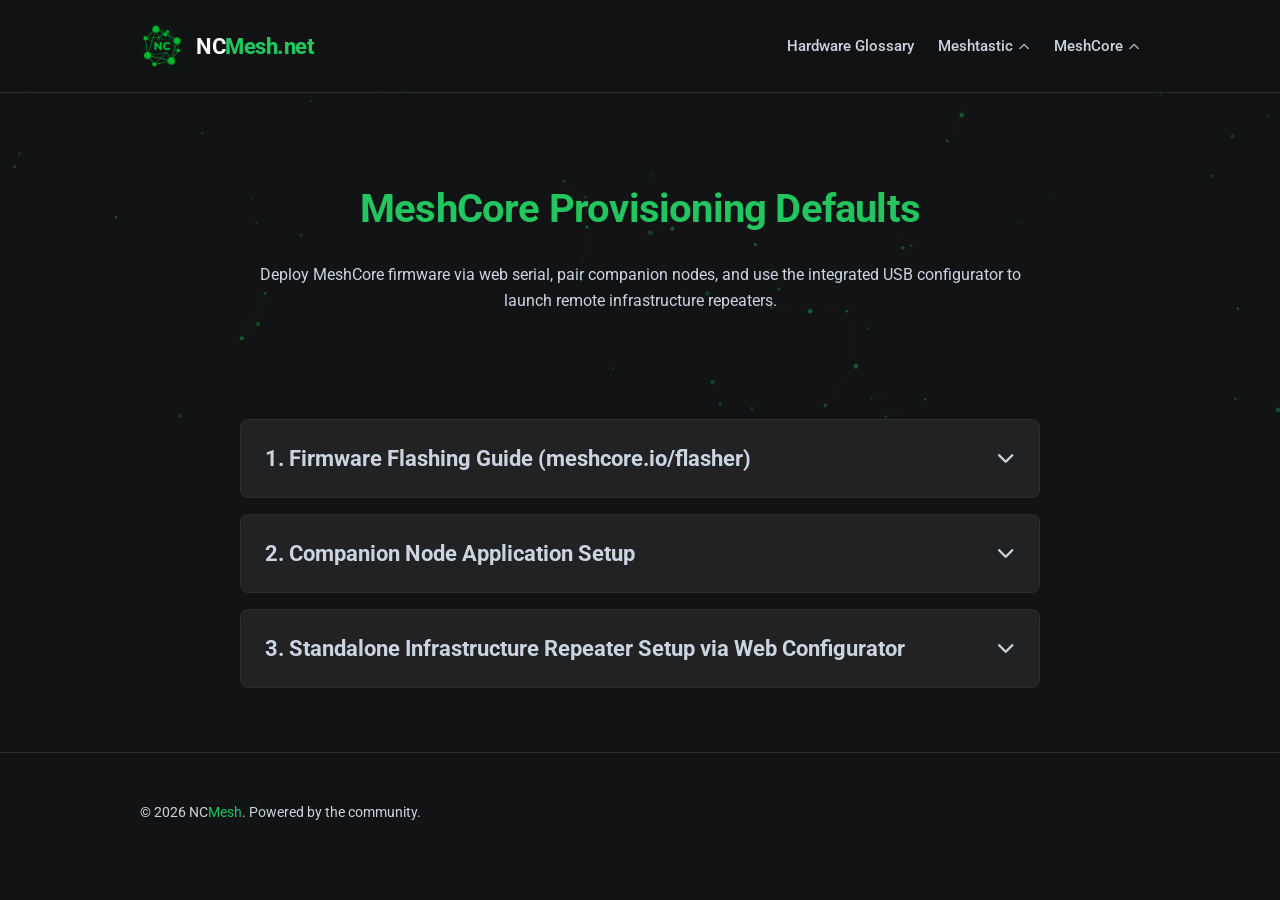
==== commit 06ef0326: "Feature Complete" ====
--- a/config-meshcore.html
+++ b/config-meshcore.html
@@ -4,36 +4,62 @@
 <head>
     <meta charset="UTF-8">
     <meta name="viewport" content="width=device-width, initial-scale=1.0">
-    <title>MeshCore Default Configuration Guide | NC Mesh</title>
+    <title>MC Config | NC Mesh</title>
+    <link rel="icon" type="image/png" href="./img/ncmesh_logo.png">
     <link rel="stylesheet" href="./includes/style.css">
     <link rel="stylesheet" href="https://cdnjs.cloudflare.com/ajax/libs/font-awesome/6.5.2/css/all.min.css"
         integrity="sha512-SnH5WK+bZxgPHs44uWIX+LLJAJ9/2PkPKZ5QiAj6Ta86w+fsb2TkcmfRyVX3pBnMFcV7oQPJkl9QevSCWr3W6A=="
         crossorigin="anonymous" referrerpolicy="no-referrer" />
+    <meta property="og:type" content="website" />
+    <meta property="og:url" content="https://ncmesh.net" />
+    <meta property="og:title" content="NCMesh" />
+    <meta property="og:description" content="Quick start setup guide for Meshcore on the NCMesh network." />
+    <meta property="og:image" content="https://yoss.dev/ncmesh/img/ncmesh_logo.png" />
+    <meta name="theme-color" content="#10B981" />
+
     <script>
         document.addEventListener("DOMContentLoaded", () => {
-            if (window.innerWidth <= 768) {
-                const dropdownToggles = document.querySelectorAll('.dropdown-toggle');
-
-                dropdownToggles.forEach(toggle => {
-                    toggle.addEventListener('click', (e) => {
-                        // Block direct redirect link if mobile sub-menu drawer is collapsed
+            const toggleBtn = document.querySelector('.nav-toggle');
+            const menuLayer = document.querySelector('.nav-menu');
+            const navIcon = document.querySelector('.nav-icon-animate');
+
+            if (toggleBtn && menuLayer && navIcon) {
+                toggleBtn.addEventListener('click', () => {
+                    menuLayer.classList.toggle('active');
+                    toggleBtn.classList.toggle('open');
+
+                    if (toggleBtn.classList.contains('open')) {
+                        navIcon.classList.remove('fa-bars');
+                        navIcon.classList.add('fa-xmark');
+                    } else {
+                        navIcon.classList.remove('fa-xmark');
+                        navIcon.classList.add('fa-bars');
+                    }
+                });
+            }
+
+            const dropdownToggles = document.querySelectorAll('.dropdown-toggle');
+
+            dropdownToggles.forEach(toggle => {
+                const handleDropdownToggle = (e) => {
+                    if (window.innerWidth <= 600) {
                         e.preventDefault();
+                        e.stopPropagation();
+
                         const parentLi = toggle.closest('.dropdown');
-
-                        // Toggle active tracking layouts
+                        const targetMenu = parentLi.querySelector('.dropdown-menu');
+
                         parentLi.classList.toggle('active');
-                        const targetMenu = parentLi.querySelector('.dropdown-menu');
-
-                        if (targetMenu.style.display === 'block') {
-                            targetMenu.style.display = 'none';
-                        } else {
-                            targetMenu.style.display = 'block';
-                        }
-                    });
-                });
-            }
-
-            // --- 1. Clean Scroll Reveal Effect ---
+
+                        const isHidden = window.getComputedStyle(targetMenu).display === 'none';
+                        targetMenu.style.display = isHidden ? 'flex' : 'none';
+                    }
+                };
+
+                toggle.addEventListener('touchstart', handleDropdownToggle, { passive: false });
+                toggle.addEventListener('click', handleDropdownToggle);
+            });
+
             const observerOptions = { root: null, rootMargin: "0px", threshold: 0.1 };
             const revealObserver = new IntersectionObserver((entries, observer) => {
                 entries.forEach(entry => {
@@ -53,7 +79,6 @@
                 revealObserver.observe(el);
             });
 
-            // --- 2. Seamless Mesh Network Canvas Engine ---
             const heroSection = document.querySelector(".hero");
             if (heroSection) {
                 const canvas = document.createElement("canvas");
@@ -84,7 +109,6 @@
 
                 class MeshNode {
                     constructor(startX, startY) {
-                        // Accepts coordinates if repositioning on screen resize boundaries
                         this.x = startX !== undefined ? startX : Math.random() * canvas.width;
                         this.y = startY !== undefined ? startY : Math.random() * canvas.height;
                         this.vx = (Math.random() - 0.5) * 0.16;
@@ -94,6 +118,7 @@
                         this.pulseFactor = Math.random() * Math.PI;
                         this.depth = Math.random() * 0.5 + 0.3;
                     }
+
                     update() {
                         this.x += this.vx;
                         this.y += this.vy;
@@ -118,6 +143,7 @@
                             }
                         }
                     }
+
                     draw() {
                         ctx.beginPath();
                         ctx.arc(this.x, this.y, this.radius, 0, Math.PI * 2);
@@ -126,7 +152,6 @@
                     }
                 }
 
-                // SMART RESIZE: Scales coordinates instead of wiping arrays
                 function resizeCanvas() {
                     const oldWidth = canvas.width || heroSection.offsetWidth;
                     const oldHeight = canvas.height || heroSection.offsetHeight;
@@ -137,18 +162,14 @@
                     const targetPoints = Math.min(Math.floor((canvas.width * canvas.height) / 7500), maxPoints);
 
                     if (points.length === 0) {
-                        // Initial generation pass on boot up
                         for (let i = 0; i < targetPoints; i++) {
                             points.push(new MeshNode());
                         }
                     } else {
-                        // Dynamically re-map current coordinate sets safely
                         points.forEach(p => {
                             p.x = (p.x / oldWidth) * canvas.width;
                             p.y = (p.y / oldHeight) * canvas.height;
                         });
-
-                        // Add or trim nodes smoothly if canvas changes significantly
                         if (points.length < targetPoints) {
                             while (points.length < targetPoints) points.push(new MeshNode());
                         } else if (points.length > targetPoints) {
@@ -207,7 +228,6 @@
                 animateMesh();
             }
 
-            // --- 3. Simple Back-To-Top Button ---
             const topBtn = document.createElement("button");
             topBtn.innerHTML = '<i class="fa-solid fa-arrow-up"></i>';
             Object.assign(topBtn.style, {
@@ -235,47 +255,42 @@
             });
         });
     </script>
-</head>
 
 <body>
-
     <header class="navbar">
         <div class="container">
-            <!-- Path explicitly updated to target the local directory syntax -->
-            <a href="index.html" class="logo-brand">
+            <a href="./" class="logo-brand">
                 <img src="./img/ncmesh_logo.png" alt="NC Mesh Logo" class="brand-img">
                 <span class="brand-text">NC<span>Mesh.net</span></span>
             </a>
-            <nav>
+            <button class="nav-toggle" aria-label="Toggle navigation menu">
+                <i class="fa-solid fa-bars nav-icon-animate"></i>
+            </button>
+            <nav class="nav-menu">
                 <ul class="nav-links">
-                    <!-- Meshtastic Dropdown Nesting Menu -->
+                    <li><a href="devices.html">Hardware Glossary</a></li>
                     <li class="dropdown">
-                        <a href="meshtastic.html" class="dropdown-toggle">Meshtastic <i
+                        <a href="#" class="dropdown-toggle">Meshtastic <i
                                 class="fa-solid fa-chevron-down nav-arrow"></i></a>
                         <ul class="dropdown-menu">
                             <li><a href="meshtastic.html"><i class="fa-solid fa-circle-info"></i> Network Info</a></li>
                             <li><a href="config-meshtastic.html"><i class="fa-solid fa-sliders"></i> Setup
-                                    Instructions</a>
-                            </li>
+                                    Instructions</a></li>
                         </ul>
                     </li>
-
-                    <!-- MeshCore Dropdown Nesting Menu -->
                     <li class="dropdown">
-                        <a href="meshcore.html" class="dropdown-toggle">MeshCore <i
+                        <a href="#" class="dropdown-toggle">MeshCore <i
                                 class="fa-solid fa-chevron-down nav-arrow"></i></a>
                         <ul class="dropdown-menu">
                             <li><a href="meshcore.html"><i class="fa-solid fa-circle-info"></i> Network Info</a></li>
                             <li><a href="config-meshcore.html"><i class="fa-solid fa-sliders"></i> Setup
-                                    Instructions</a>
-                            </li>
+                                    Instructions</a></li>
                         </ul>
                     </li>
                 </ul>
             </nav>
         </div>
     </header>
-    <!-- Hero Title Section -->
     <section class="hero">
         <div class="container hero-content">
             <h1>MeshCore Provisioning Defaults</h1>
@@ -283,168 +298,172 @@
                 launch remote infrastructure repeaters.</p>
         </div>
     </section>
-
-<!-- SECTION 1: Web Flasher Guide Accordion -->
-<section class="guide-section">
-    <div class="container" style="max-width: 800px;">
-        <div class="accordion-header">
-            <h4 style="margin-bottom: 0; font-size: 1.4rem;">1. Firmware Flashing Guide (meshcore.io/flasher)</h4>
-            <i class="fa-solid fa-chevron-down accordion-icon"></i>
-        </div>
-
-        <div class="accordion-content">
-            <div class="card">
-                <p>MeshCore handles client nodes and background infrastructure differently. Hardware behavior is
-                    determined entirely by whether you flash the companion or the repeater binary block to the
-                    device chip.</p>
-
-                <h4><i class="fa-solid fa-window-maximize" style="color: var(--accent-green);"></i> Web Serial
-                    Connection Requirements</h4>
-                <p>Launch a browser supporting Web Serial interface actions (Chrome, Edge, or Brave) and navigate to
-                    the flashing utility workspace: <a href="https://meshcore.io/flasher" target="_blank"
-                        rel="noopener noreferrer">meshcore.io/flasher</a>.</p>
-
-                <h4><i class="fa-solid fa-microchip" style="color: var(--accent-green);"></i> Firmware Flash
-                    Procedure</h4>
-                <ol
-                    style="padding-left: 1.25rem; color: var(--text-muted); line-height: 1.8; margin-bottom: 1.5rem;">
-                    <li style="margin-bottom: 0.5rem;"><strong style="color: var(--text-main);">Hardware
-                            Select:</strong> Connect your LoRa radio to your computer via USB data cable and select
-                        your exact board layout model from the drop-down menu (e.g., Heltec V3/V4, Seeed Studio
-                        SenseCAP, RAK WisBlock).</li>
-                    <li style="margin-bottom: 0.5rem;"><strong style="color: var(--text-main);">Role
-                            Assignment:</strong> Select <code class="settings-value">Companion Bluetooth</code> if
-                        you want the radio to link with your phone app, or select <code
-                            class="settings-value">Repeater</code> if building an unattended infrastructure mast.
-                    </li>
-                    <li style="margin-bottom: 0.5rem;"><strong style="color: var(--text-main);">Wipe &amp;
-                            Flash:</strong> Drop the device into bootloader mode, check the "Erase Flash" flag to
-                        wipe old partition schemes cleanly, and hit Flash to run the environment loader.</li>
-                </ol>
-            </div>
-        </div>
-    </div>
-</section>
-
-<!-- SECTION 2: Companion Node App Setup Accordion -->
-<section class="guide-section" style="margin-top: 1rem;">
-    <div class="container" style="max-width: 800px;">
-        <div class="accordion-header">
-            <h4 style="margin-bottom: 0; font-size: 1.4rem;">2. Companion Node Application Setup</h4>
-            <i class="fa-solid fa-chevron-down accordion-icon"></i>
-        </div>
-        
-        <div class="accordion-content">
-            <div class="card">
-                <p>Once a radio board is flashed with companion firmware, it will act as a local Bluetooth server to your companion client application.</p>
-                
-                <h4><i class="fa-solid fa-bluetooth" style="color: var(--accent-green);"></i> Pairing to the Node</h4>
-                <p>Launch the MeshCore app on your smartphone and tap <span class="settings-value">Connect</span> in the top header window. Select your active hardware from the Bluetooth radio pool list and enter the PIN displayed on the node screen (or fallback to <span class="settings-value">123456</span> for screenless card setups).</p>
-
-                <h4><i class="fa-solid fa-earth-americas" style="color: var(--accent-green);"></i> App Settings &rarr; Radio Region</h4>
-                <p>Navigate to your core radio configuration screen inside the phone application and lock the baseline region profile to apply standard NC channels automatically:</p>
-                <ul>
-                    <li>Radio Region Preset: <span class="settings-value">USA/Canada (Recommended)</span></li>
-                    <li>Frequency Configuration: <span class="settings-value">910.525 MHz</span></li>
-                    <li>Bandwidth (BW): <span class="settings-value">62.5 kHz</span></li>
-                    <li>Spreading Factor (SF): <span class="settings-value">7</span></li>
-                    <li>Coding Rate (CR): <span class="settings-value">5</span></li>
-                </ul>
-
-                <h4><i class="fa-solid fa-circle-nodes" style="color: var(--accent-green);"></i> App Settings &rarr; Channel List</h4>
-                <p>Navigate to the Channels tab and add or join the following regional channels to hook into the community grid:</p>
-                <ul>
-                    <li>Group Chat: <span class="settings-value">#NCMesh</span></li>
-                    <li>Automated Bots: <span class="settings-value">#bot</span></li>
-                    <li>Weather Telemetry: <span class="settings-value">#weather</span></li>
-                    <li>Path &amp; DX Testing: <span class="settings-value">#test</span></li>
-                </ul>
-
-                <h4><i class="fa-solid fa-user-tag" style="color: var(--accent-green);"></i> App Settings &rarr; Display Name</h4>
-                <p>Locate the user node description card block to name your local device so tracking utilities can catalog signal hops across the network canvas:</p>
-                <ul>
-                    <li>Display Name: <span class="settings-value">Name your node whatever you want (Emojis supported 🛰️)</span></li>
-                </ul>
-            </div>
-        </div>
-    </div>
-</section>
-
-<!-- SECTION 3: Repeater Configuration Accordion -->
-<section class="guide-section" style="margin-top: 1rem;">
-    <div class="container" style="max-width: 800px;">
-        <div class="accordion-header">
-            <h4 style="margin-bottom: 0; font-size: 1.4rem;">3. Standalone Infrastructure Repeater Setup via Web
-                Configurator</h4>
-            <i class="fa-solid fa-chevron-down accordion-icon"></i>
-        </div>
-
-        <div class="accordion-content">
-            <div class="card">
-                <p>Flashed with the specialized <code class="settings-value">Repeater</code> firmware build, these
-                    nodes operate completely unattended. They turn off power-hungry smartphone Bluetooth chips to
-                    optimize processing loops and maximize battery retention on remote solar infrastructure masts.
-                </p>
-
-                <h4><i class="fa-solid fa-plug" style="color: var(--accent-green);"></i> Local USB Serial
-                    Configuration Setup</h4>
-                <p>Because repeater builds shut down Bluetooth beacons, you cannot configure them through the phone
-                    app. Instead, you change settings directly over a wired connection right after flashing:</p>
-                <ol
-                    style="padding-left: 1.25rem; color: var(--text-muted); line-height: 1.8; margin-bottom: 1.5rem;">
-                    <li style="margin-bottom: 0.5rem;"><strong style="color: var(--text-main);">Launch
-                            Configurator:</strong> Keep the device connected to your computer via USB data cable. On
-                        the flashing webpage (<a href="https://meshcore.io/flasher" target="_blank"
-                            rel="noopener noreferrer">meshcore.io/flasher</a>), tap the active <span
-                            class="settings-value">Configure Device</span> button that loads right after a
-                        successful flash (or use the standalone web portal at <code
-                            class="settings-value">config.meshcore.io</code>).</li>
-                    <li style="margin-bottom: 0.5rem;"><strong style="color: var(--text-main);">Lock Local
-                            Region:</strong> Tap the Serial Port connection window and locate the regional
-                        parameters card block. Set the dropdown target to <span
-                            class="settings-value">USA/Canada</span> to load your 910.525 MHz frequency defaults
-                        automatically.</li>
-                    <li style="margin-bottom: 0.5rem;"><strong style="color: var(--text-main);">Set Node
-                            Identifier:</strong> Under the system settings block, name your node whatever you want.
-                        You are completely free to use nicknames, custom callsigns, or functional descriptors
-                        (Emojis are supported 🌲).</li>
-                    <li style="margin-bottom: 0.5rem;"><strong style="color: var(--text-main);">Save &amp;
-                            Commit:</strong> Click <span class="settings-value">Save Settings</span> to commit your
-                        variables directly to the hardware memory bank, then safely unplug the board for deployment.
-                    </li>
-                </ol>
-
-                <h4><i class="fa-solid fa-tower-broadcast" style="color: var(--accent-green);"></i> Placement &amp; Node
-                    Deployment Best Practices</h4>
-                <p>MeshCore relies on dedicated physical infrastructure rather than client-device signal flooding.
-                    Follow these hardware rules to ensure smooth traffic flow across counties:</p>
-                <ol style="padding-left: 1.25rem; color: var(--text-muted); line-height: 1.8;">
-                    <li style="margin-bottom: 0.5rem;"><strong style="color: var(--text-main);">Line-of-Sight
-                            Placement:</strong> Secure your repeater node at high elevations—preferably on chimneys,
-                        poles, or in clear attics. Even modest elevation shifts completely change path discovery
-                        results.</li>
-                    <li style="margin-bottom: 0.5rem;"><strong style="color: var(--text-main);">Solar
-                            Resilience:</strong> If deploying a remote solar-recharged enclosure, pair your device
-                        with an adequate battery capacity buffer to sustain 24/7 directed-path routines over rainy
-                        winter days.</li>
-                </ol>
-
-                <h4 style="color:var(--accent-green);"><i class="fa-solid fa-comment-dots"></i> Verify Connection
-                </h4>
-                <p style="margin-bottom: 0;">Once deployed, check your nearby companion nodes to confirm they can
-                    successfully route text messages through your new repeater's custom node ID marker.</p>
-            </div>
-        </div>
-    </div>
-</section>
-    <!-- Footer -->
+    <section class="guide-section">
+        <div class="container" style="max-width: 800px;">
+            <div class="accordion-header">
+                <h4 style="margin-bottom: 0; font-size: 1.4rem;">1. Firmware Flashing Guide (meshcore.io/flasher)</h4>
+                <i class="fa-solid fa-chevron-down accordion-icon"></i>
+            </div>
+
+            <div class="accordion-content">
+                <div class="card">
+                    <p>MeshCore handles client nodes and background infrastructure differently. Hardware behavior is
+                        determined entirely by whether you flash the companion or the repeater binary block to the
+                        device chip.</p>
+
+                    <h4><i class="fa-solid fa-window-maximize" style="color: var(--accent-green);"></i> Web Serial
+                        Connection Requirements</h4>
+                    <p>Launch a browser supporting Web Serial interface actions (Chrome, Edge, or Brave) and navigate to
+                        the flashing utility workspace: <a href="https://meshcore.io/flasher" target="_blank"
+                            rel="noopener noreferrer">meshcore.io/flasher</a>.</p>
+
+                    <h4><i class="fa-solid fa-microchip" style="color: var(--accent-green);"></i> Firmware Flash
+                        Procedure</h4>
+                    <ol
+                        style="padding-left: 1.25rem; color: var(--text-muted); line-height: 1.8; margin-bottom: 1.5rem;">
+                        <li style="margin-bottom: 0.5rem;"><strong style="color: var(--text-main);">Hardware
+                                Select:</strong> Connect your LoRa radio to your computer via USB data cable and select
+                            your exact board layout model from the drop-down menu (e.g., Heltec V3/V4, Seeed Studio
+                            SenseCAP, RAK WisBlock).</li>
+                        <li style="margin-bottom: 0.5rem;"><strong style="color: var(--text-main);">Role
+                                Assignment:</strong> Select <code class="settings-value">Companion Bluetooth</code> if
+                            you want the radio to link with your phone app, or select <code
+                                class="settings-value">Repeater</code> if building an unattended infrastructure mast.
+                        </li>
+                        <li style="margin-bottom: 0.5rem;"><strong style="color: var(--text-main);">Wipe &amp;
+                                Flash:</strong> Drop the device into bootloader mode, check the "Erase Flash" flag to
+                            wipe old partition schemes cleanly, and hit Flash to run the environment loader.</li>
+                    </ol>
+                </div>
+            </div>
+        </div>
+    </section>
+    <section class="guide-section" style="margin-top: 1rem;">
+        <div class="container" style="max-width: 800px;">
+            <div class="accordion-header">
+                <h4 style="margin-bottom: 0; font-size: 1.4rem;">2. Companion Node Application Setup</h4>
+                <i class="fa-solid fa-chevron-down accordion-icon"></i>
+            </div>
+
+            <div class="accordion-content">
+                <div class="card">
+                    <p>Once a radio board is flashed with companion firmware, it will act as a local Bluetooth server to
+                        your companion client application.</p>
+
+                    <h4><i class="fa-solid fa-bluetooth" style="color: var(--accent-green);"></i> Pairing to the Node
+                    </h4>
+                    <p>Launch the MeshCore app on your smartphone and tap <span class="settings-value">Connect</span> in
+                        the top header window. Select your active hardware from the Bluetooth radio pool list and enter
+                        the PIN displayed on the node screen (or fallback to <span class="settings-value">123456</span>
+                        for screenless card setups).</p>
+
+                    <h4><i class="fa-solid fa-earth-americas" style="color: var(--accent-green);"></i> App Settings
+                        &rarr; Radio Region</h4>
+                    <p>Navigate to your core radio configuration screen inside the phone application and lock the
+                        baseline region profile to apply standard NC channels automatically:</p>
+                    <ul>
+                        <li>Radio Region Preset: <span class="settings-value">USA/Canada (Recommended)</span></li>
+                        <li>Frequency Configuration: <span class="settings-value">910.525 MHz</span></li>
+                        <li>Bandwidth (BW): <span class="settings-value">62.5 kHz</span></li>
+                        <li>Spreading Factor (SF): <span class="settings-value">7</span></li>
+                        <li>Coding Rate (CR): <span class="settings-value">5</span></li>
+                    </ul>
+
+                    <h4><i class="fa-solid fa-circle-nodes" style="color: var(--accent-green);"></i> App Settings &rarr;
+                        Channel List</h4>
+                    <p>Navigate to the Channels tab and add or join the following regional channels to hook into the
+                        community grid:</p>
+                    <ul>
+                        <li>Group Chat: <span class="settings-value">#NCMesh</span></li>
+                        <li>Automated Bots: <span class="settings-value">#bot</span></li>
+                        <li>Weather Telemetry: <span class="settings-value">#weather</span></li>
+                        <li>Path &amp; DX Testing: <span class="settings-value">#test</span></li>
+                    </ul>
+
+                    <h4><i class="fa-solid fa-user-tag" style="color: var(--accent-green);"></i> App Settings &rarr;
+                        Display Name</h4>
+                    <p>Locate the user node description card block to name your local device so tracking utilities can
+                        catalog signal hops across the network canvas:</p>
+                    <ul>
+                        <li>Display Name: <span class="settings-value">Name your node whatever you want (Emojis
+                                supported 🛰️)</span></li>
+                    </ul>
+                </div>
+            </div>
+        </div>
+    </section>
+    <section class="guide-section" style="margin-top: 1rem;">
+        <div class="container" style="max-width: 800px;">
+            <div class="accordion-header">
+                <h4 style="margin-bottom: 0; font-size: 1.4rem;">3. Standalone Infrastructure Repeater Setup via Web
+                    Configurator</h4>
+                <i class="fa-solid fa-chevron-down accordion-icon"></i>
+            </div>
+
+            <div class="accordion-content">
+                <div class="card">
+                    <p>Flashed with the specialized <code class="settings-value">Repeater</code> firmware build, these
+                        nodes operate completely unattended. They turn off power-hungry smartphone Bluetooth chips to
+                        optimize processing loops and maximize battery retention on remote solar infrastructure masts.
+                    </p>
+
+                    <h4><i class="fa-solid fa-plug" style="color: var(--accent-green);"></i> Local USB Serial
+                        Configuration Setup</h4>
+                    <p>Because repeater builds shut down Bluetooth beacons, you cannot configure them through the phone
+                        app. Instead, you change settings directly over a wired connection right after flashing:</p>
+                    <ol
+                        style="padding-left: 1.25rem; color: var(--text-muted); line-height: 1.8; margin-bottom: 1.5rem;">
+                        <li style="margin-bottom: 0.5rem;"><strong style="color: var(--text-main);">Launch
+                                Configurator:</strong> Keep the device connected to your computer via USB data cable. On
+                            the flashing webpage (<a href="https://meshcore.io/flasher" target="_blank"
+                                rel="noopener noreferrer">meshcore.io/flasher</a>), tap the active <span
+                                class="settings-value">Configure Device</span> button that loads right after a
+                            successful flash (or use the standalone web portal at <code
+                                class="settings-value">config.meshcore.io</code>).</li>
+                        <li style="margin-bottom: 0.5rem;"><strong style="color: var(--text-main);">Lock Local
+                                Region:</strong> Tap the Serial Port connection window and locate the regional
+                            parameters card block. Set the dropdown target to <span
+                                class="settings-value">USA/Canada</span> to load your 910.525 MHz frequency defaults
+                            automatically.</li>
+                        <li style="margin-bottom: 0.5rem;"><strong style="color: var(--text-main);">Set Node
+                                Identifier:</strong> Under the system settings block, name your node whatever you want.
+                            You are completely free to use nicknames, custom callsigns, or functional descriptors
+                            (Emojis are supported 🌲).</li>
+                        <li style="margin-bottom: 0.5rem;"><strong style="color: var(--text-main);">Save &amp;
+                                Commit:</strong> Click <span class="settings-value">Save Settings</span> to commit your
+                            variables directly to the hardware memory bank, then safely unplug the board for deployment.
+                        </li>
+                    </ol>
+
+                    <h4><i class="fa-solid fa-tower-broadcast" style="color: var(--accent-green);"></i> Placement &amp;
+                        Node
+                        Deployment Best Practices</h4>
+                    <p>MeshCore relies on dedicated physical infrastructure rather than client-device signal flooding.
+                        Follow these hardware rules to ensure smooth traffic flow across counties:</p>
+                    <ol style="padding-left: 1.25rem; color: var(--text-muted); line-height: 1.8;">
+                        <li style="margin-bottom: 0.5rem;"><strong style="color: var(--text-main);">Line-of-Sight
+                                Placement:</strong> Secure your repeater node at high elevations—preferably on chimneys,
+                            poles, or in clear attics. Even modest elevation shifts completely change path discovery
+                            results.</li>
+                        <li style="margin-bottom: 0.5rem;"><strong style="color: var(--text-main);">Solar
+                                Resilience:</strong> If deploying a remote solar-recharged enclosure, pair your device
+                            with an adequate battery capacity buffer to sustain 24/7 directed-path routines over rainy
+                            winter days.</li>
+                    </ol>
+
+                    <h4 style="color:var(--accent-green);"><i class="fa-solid fa-comment-dots"></i> Verify Connection
+                    </h4>
+                    <p style="margin-bottom: 0;">Once deployed, check your nearby companion nodes to confirm they can
+                        successfully route text messages through your new repeater's custom node ID marker.</p>
+                </div>
+            </div>
+        </div>
+    </section>
     <footer class="footer">
         <div class="container">
-            <p>&copy; 2026 NC Mesh. Powered by the community.</p>
+            <p>&copy; 2026 NC<span>Mesh</span>. Powered by the community.</p>
         </div>
     </footer>
-
-    <!-- Toggle Logic Script Execution -->
     <script>
         document.addEventListener("DOMContentLoaded", () => {
             const accordions = document.querySelectorAll('.accordion-header');
--- a/includes/style.css
+++ b/includes/style.css
@@ -1,13 +1,13 @@
-/* ==========================================================================
-   1. Core Variables & Base Reset Matrix
-   ========================================================================== */
+@import url('https://fonts.googleapis.com/css2?family=Orbitron:wght@400;700&family=Roboto:wght@300;400&display=swap');
+
 :root {
-    --bg-dark: #121314;       /* Deep obsidian canvas background tint */
-    --bg-card: #1a1c1e;       /* Clean matte dark-gray container background */
-    --text-main: #f8fafc;     /* Clean off-white bold header text elements */
-    --text-muted: #cbd5e1;    /* Highly readable slate-gray base copy text */
-    --accent-green: #22c55e;  /* Distinctive NC Mesh vibrant brand green */
-    --border-color: #2a2d31;  /* Balanced section division boundary line border */
+    --bg-navbar: #11151d;
+    --bg-dark: #121314;
+    --bg-card: #202224;
+    --text-main: #f8fafc;
+    --text-muted: #cbd5e1;
+    --accent-green: #22c55e;
+    --border-color: #2a2d31;
 }
 
 * {
@@ -35,9 +35,6 @@
     margin: 0 auto;
 }
 
-/* ==========================================================================
-   2. Browser Custom Scrollbar Elements
-   ========================================================================== */
 ::-webkit-scrollbar {
     width: 10px;
     height: 10px;
@@ -66,10 +63,10 @@
     }
 }
 
-/* ==========================================================================
-   3. Global Typography & Core Anchor Formatting
-   ========================================================================== */
-h1, h2, h3, .hero h1 {
+h1,
+h2,
+h3,
+.hero h1 {
     color: var(--text-main);
     font-weight: 700;
     letter-spacing: -0.02em;
@@ -103,9 +100,6 @@
     text-shadow: 0 0 8px rgba(34, 197, 94, 0.6);
 }
 
-/* ==========================================================================
-   4. Header Navigation Bar Layout & Logo Branding
-   ========================================================================== */
 .navbar {
     background-color: rgba(18, 19, 20, 0.9);
     backdrop-filter: blur(10px);
@@ -153,6 +147,11 @@
     font-weight: 800;
 }
 
+.card-badge span {
+    color: var(--accent-green);
+    font-weight: 800;
+}
+
 .logo-brand:hover {
     text-decoration: none;
 }
@@ -173,15 +172,33 @@
 }
 
 .nav-links a {
-    color: var(--text-main);
+    color: var(--text-light);
+    text-decoration: none;
+    font-size: 0.95rem;
     font-weight: 500;
-    font-size: 0.95rem;
-    transition: all 0.4s cubic-bezier(0.16, 1, 0.3, 1) !important;
-}
+    transition: color 0.2s ease;
+    display: inline-flex !important;
+    align-items: center !important;
+    justify-content: center !important;
+    line-height: 1 !important;
+    gap: 6px;
+}
+
+.nav-arrow {
+    transform: rotate(180deg);
+    font-size: 0.75rem;
+    transition: transform 0.2s ease;
+    display: inline-block !important;
+    margin-top: 1px;
+}
+
 
 .nav-links a:hover {
     text-decoration: none;
     color: var(--accent-green);
+    box-shadow: 0 12px 40px rgba(0, 0, 0, 0.5),
+        0 0 20px rgba(34, 197, 94, 0.15);
+    transition: all 0.3s ease !important;
 }
 
 .nav-links a.active {
@@ -191,31 +208,33 @@
     text-shadow: 0 0 8px rgba(34, 197, 94, 0.6);
 }
 
-/* ==========================================================================
-   5. Interactive Structure Hardware Acceleration Overrides
-   ========================================================================== */
-.card, .map-placeholder, .btn {
+.card,
+.map-placeholder,
+.btn {
     transition: all 0.4s cubic-bezier(0.16, 1, 0.3, 1) !important;
     position: relative;
     overflow: hidden;
 }
 
-/* ==========================================================================
-   6. Hero & Main Section Component Layouts
-   ========================================================================== */
 .hero {
     padding: 11rem 0 5rem 0;
     position: relative;
     overflow: hidden;
+    display: flex !important;
+    justify-content: center !important;
+    align-items: center !important;
 }
 
 .hero-content {
     position: relative;
     z-index: 10;
     max-width: 800px;
-}
-
-/* Structural Features Element Grid */
+    text-align: center !important;
+    display: flex !important;
+    flex-direction: column !important;
+    align-items: center !important;
+}
+
 .grid-3 {
     display: grid;
     grid-template-columns: repeat(auto-fit, minmax(280px, 1fr));
@@ -223,7 +242,6 @@
     padding: 2.5rem 0;
 }
 
-/* Glass effect for structural cards when hovered */
 .card {
     background-color: var(--bg-card);
     padding: 2rem;
@@ -236,8 +254,8 @@
     backdrop-filter: blur(12px) saturate(180%);
     -webkit-backdrop-filter: blur(12px) saturate(180%);
     border-color: rgba(34, 197, 94, 0.45) !important;
-    box-shadow: 0 12px 40px rgba(0, 0, 0, 0.5), 
-                0 0 20px rgba(34, 197, 94, 0.15);
+    box-shadow: 0 12px 40px rgba(0, 0, 0, 0.5),
+        0 0 20px rgba(34, 197, 94, 0.15);
     transform: translateY(-4px);
 }
 
@@ -247,10 +265,8 @@
     margin-bottom: 1rem;
 }
 
-/* ==========================================================================
-   7. Map Framework Wrapper Containers
-   ========================================================================== */
 .map-section {
+    scroll-margin-top: 50px;
     padding: 3rem 0;
 }
 
@@ -258,7 +274,7 @@
     background-color: var(--bg-card);
     border: 1px solid var(--border-color);
     border-radius: 0.5rem;
-    height: 450px;
+    height: 600px;
     margin-top: 1.5rem;
     display: flex;
     flex-direction: column;
@@ -272,8 +288,8 @@
     backdrop-filter: blur(12px) saturate(180%);
     -webkit-backdrop-filter: blur(12px) saturate(180%);
     border-color: rgba(34, 197, 94, 0.45) !important;
-    box-shadow: 0 12px 40px rgba(0, 0, 0, 0.5), 
-                0 0 20px rgba(34, 197, 94, 0.15);
+    box-shadow: 0 12px 40px rgba(0, 0, 0, 0.5),
+        0 0 20px rgba(34, 197, 94, 0.15);
     transform: translateY(-4px);
 }
 
@@ -283,9 +299,6 @@
     margin-bottom: 1rem;
 }
 
-/* ==========================================================================
-   8. UI Interactive Action Buttons
-   ========================================================================== */
 .btn {
     display: inline-block;
     padding: 0.65rem 1.5rem;
@@ -322,9 +335,6 @@
     transform: translateY(-2px);
 }
 
-/* ==========================================================================
-   9. Footer & Branding Metadata Section Notes
-   ========================================================================== */
 .footer {
     border-top: 1px solid var(--border-color);
     padding: 3rem 0;
@@ -333,73 +343,73 @@
     color: #64748b;
 }
 
-/* ==========================================================================
-   10. Fluid Screen Adaptation & Mobile Media Boundaries
-   ========================================================================== */
 @media (max-width: 768px) {
+
     .navbar .container {
-        flex-direction: row;      /* Change from column to row */
-        justify-content: space-between; /* Puts logo on left, links on right */
-        align-items: center;      /* Centers them vertically */
+        flex-direction: row;
+        justify-content: space-between;
+        align-items: center;
         width: 100%;
         padding: 0 1rem;
     }
-    
+
     .logo-brand {
         display: flex;
         align-items: center;
     }
-    
+
     .brand-img {
         height: 38px;
     }
-    
+
     .brand-text {
         font-size: 1.25rem;
     }
-    
+
     .nav-links {
-        display: flex !important;  /* Force horizontal flex */
-        flex-direction: row !important; 
-        margin: 0;                /* Remove default list margins */
-        padding: 0;               /* Remove default list padding */
-        list-style: none;         /* Strip bullet points */
-        gap: .5rem;                /* Space between your two links */
+        display: flex !important;
+        flex-direction: row !important;
+        margin: 0;
+        padding: 0;
+        list-style: none;
+        gap: .5rem;
     }
 
     .nav-links li {
-        display: inline-block;    /* Extra safety for list items */
+        display: inline-block;
     }
 
     .nav-links a {
-        font-size: 0.9rem;    
-        white-space: nowrap;   
-    }
-    
+        font-size: 0.9rem;
+        white-space: nowrap;
+    }
+
     .hero {
-        padding: 8rem 0 3rem 0;   /* Reduced top padding since navbar is shorter now */
-    }
+        padding: 8rem 0 3rem 0;
+    }
+
     .hero h1 {
         font-size: 2rem;
     }
+
     .btn-secondary {
         margin-left: 0;
         margin-top: 0.75rem;
     }
-    .btn, .btn-primary, .btn-secondary {
+
+    .btn,
+    .btn-primary,
+    .btn-secondary {
         display: block;
         text-align: center;
     }
 }
-/* ==========================================================================
-   11. Navigation Dropdown Interface & Glass Panel Overrides
-   ========================================================================== */
+
 .nav-links li {
     position: relative;
     display: inline-block;
 }
 
-/* Setup alignment for indicators */
 .dropdown-toggle {
     display: flex;
     align-items: center;
@@ -412,56 +422,53 @@
     opacity: 0.8;
 }
 
-/* Hidden Dropdown Panel Core Layout Metrics */
 .dropdown-menu {
     position: absolute;
     top: 100%;
     left: 50%;
     transform: translateX(-50%) translateY(10px);
-    background-color: rgba(26, 28, 30, 0.95); /* Matched to --bg-card */
+    background-color: rgba(26, 28, 30, 0.95);
     border: 1px solid var(--border-color);
     border-radius: 0.5rem;
     min-width: 170px;
     padding: 0.5rem 0;
     list-style: none;
-    display: flex;
-    flex-direction: column;
-    gap: 0.25rem;
+    display: block;
     opacity: 0;
     visibility: hidden;
     box-shadow: 0 10px 30px rgba(0, 0, 0, 0.5), 0 0 15px rgba(34, 197, 94, 0.05);
-    backdrop-filter: blur(12px);
+    backdrop-filter: blur(6px);
     -webkit-backdrop-filter: blur(12px);
     transition: transform 0.3s cubic-bezier(0.16, 1, 0.3, 1), opacity 0.3s ease, visibility 0.3s ease;
     z-index: 1100;
 }
 
-/* Dropdown Menu List Anchors */
 .dropdown-menu li {
     display: block;
     width: 100%;
+    margin-bottom: 0.25rem;
 }
 
 .dropdown-menu a {
     display: flex;
     align-items: center;
+    justify-content: center;
+    text-align: center;
     gap: 0.6rem;
-    padding: 0.6rem 1.2rem;
+    padding: 0.6rem 0;
     color: var(--text-muted) !important;
     font-size: 0.875rem !important;
     width: 100%;
-    text-align: left;
+    box-sizing: border-box;
     transition: all 0.2s ease !important;
 }
 
-/* Left Icon Accent Highlight Colors inside Drop Panel */
 .dropdown-menu a i {
     font-size: 0.9rem;
-    color: #4b5563; /* Subtle gray fallback icon tint */
+    color: #4b5563;
     transition: color 0.2s ease;
 }
 
-/* Trigger reveal animations on user cursor hover */
 .dropdown:hover .dropdown-menu {
     opacity: 1;
     visibility: visible;
@@ -469,25 +476,21 @@
 }
 
 .dropdown:hover .nav-arrow {
-    transform: rotate(180deg);
-    color: var(--accent-green);
-}
-
-/* Inside Item Hover States mapping signature brand neon-green glow */
+    transform: rotate(360deg);
+    color: var(--accent-green);
+}
+
 .dropdown-menu a:hover {
     background-color: rgba(34, 197, 94, 0.08);
     color: var(--text-main) !important;
     text-decoration: none;
-    padding-left: 1.4rem; /* Soft linear offset expand */
+    transform: translateY(-2px);
 }
 
 .dropdown-menu a:hover i {
     color: var(--accent-green);
 }
 
-/* ==========================================================================
-   12. Responsive Adaptation For Mobile Dropdowns
-   ========================================================================== */
 @media (max-width: 768px) {
     .nav-links {
         width: 100%;
@@ -495,17 +498,16 @@
         gap: 0.75rem !important;
         padding-top: 0.5rem;
     }
-    
+
     .nav-links li {
         width: 100%;
         text-align: center;
     }
-    
+
     .dropdown-toggle {
         justify-content: center;
     }
 
-    /* Convert absolute cards to flat linear rows under parent targets on phones */
     .dropdown-menu {
         position: relative;
         top: 0;
@@ -517,40 +519,39 @@
         box-shadow: none;
         opacity: 1;
         visibility: visible;
-        display: none; /* Controlled dynamically via tap click toggle fallback */
+        display: none;
         padding: 0.25rem 0;
         margin-top: 0.25rem;
     }
-    
-    /* Auto expand structural child nodes inside narrow viewports */
+
     .dropdown:hover .dropdown-menu,
     .dropdown.active .dropdown-menu {
         display: block;
     }
-    
+
     .dropdown-menu a {
         justify-content: center;
         padding: 0.5rem 0;
     }
-    
+
     .dropdown-menu a:hover {
         padding-left: 0;
         background-color: transparent;
         color: var(--accent-green) !important;
     }
 }
-/* Header Navbar Image Brand Constraints */
+
 .logo-brand {
     display: flex;
     align-items: center;
-    gap: 0.75rem;          /* Uniform horizontal spacing gap between asset and text elements */
+    gap: 0.75rem;
     text-decoration: none;
     padding: 0.25rem 0;
 }
 
 .brand-img {
-    height: 44px;          /* Clean bounding height constraint matched with header font size metrics */
-    width: auto;           /* Automatically recalculates correct aspect ratios with zero stretching */
+    height: 44px;
+    width: auto;
     object-fit: contain;
     filter: drop-shadow(0 0 10px rgba(34, 197, 94, 0.15));
     transition: transform 0.4s cubic-bezier(0.16, 1, 0.3, 1) !important;
@@ -569,9 +570,6 @@
     font-weight: 800;
 }
 
-/* ==========================================================================
-   13. Interactive Accordion Configuration Layout
-   ========================================================================== */
 .accordion-header {
     cursor: pointer;
     display: flex;
@@ -596,7 +594,6 @@
     color: var(--accent-green);
 }
 
-/* Hidden container mechanics with hardware acceleration scaling */
 .accordion-content {
     max-height: 0;
     overflow: hidden;
@@ -604,20 +601,18 @@
     visibility: hidden;
     transform: translateY(-8px);
     transition: max-height 0.5s cubic-bezier(0.16, 1, 0.3, 1),
-                opacity 0.4s ease,
-                visibility 0.4s ease,
-                transform 0.5s cubic-bezier(0.16, 1, 0.3, 1);
+        opacity 0.4s ease,
+        visibility 0.4s ease,
+        transform 0.5s cubic-bezier(0.16, 1, 0.3, 1);
 }
 
 .guide-section.active .accordion-content {
-    max-height: 4000px; /* High bounding allowance to accommodate long inner nested lists */
+    max-height: 4000px;
     opacity: 1;
     visibility: visible;
     transform: translateY(0);
 }
-/* ==========================================================================
-   13. Optimized Interactive Accordion Dashboard Layout
-   ========================================================================== */
+
 .accordion-header {
     cursor: pointer;
     display: flex;
@@ -652,7 +647,6 @@
     transition: transform 0.4s cubic-bezier(0.16, 1, 0.3, 1), color 0.3s ease;
 }
 
-/* Dynamic Active States when expanded */
 .guide-section.active .accordion-header {
     border-bottom-left-radius: 0;
     border-bottom-right-radius: 0;
@@ -665,7 +659,6 @@
     color: var(--accent-green);
 }
 
-/* Accordion slide-down container physics */
 .accordion-content {
     max-height: 0;
     overflow: hidden;
@@ -673,9 +666,9 @@
     visibility: hidden;
     transform: translateY(-4px);
     transition: max-height 0.6s cubic-bezier(0.16, 1, 0.3, 1),
-                opacity 0.4s ease,
-                visibility 0.4s ease,
-                transform 0.6s cubic-bezier(0.16, 1, 0.3, 1);
+        opacity 0.4s ease,
+        visibility 0.4s ease,
+        transform 0.6s cubic-bezier(0.16, 1, 0.3, 1);
 }
 
 .guide-section.active .accordion-content {
@@ -685,7 +678,6 @@
     transform: translateY(0);
 }
 
-/* Interior Card Clean Up styling */
 .accordion-content .card {
     border-top: none;
     border-top-left-radius: 0;
@@ -695,7 +687,6 @@
     backdrop-filter: blur(8px);
 }
 
-/* Sequential Onboarding Setup Steps */
 .accordion-content p strong {
     color: var(--accent-green);
 }
@@ -705,7 +696,6 @@
     font-size: 0.95rem;
 }
 
-/* Core Settings Group Headers */
 .accordion-content h4 {
     color: var(--text-main);
     font-size: 1.1rem;
@@ -718,7 +708,6 @@
     gap: 0.5rem;
 }
 
-/* Formatting for Config Target unordered lists */
 .accordion-content ul {
     list-style: none;
     padding-left: 0;
@@ -740,7 +729,6 @@
     border-bottom: 1px solid rgba(255, 255, 255, 0.02);
 }
 
-/* Custom Highlight Keypads for technical values */
 .settings-value {
     font-family: monospace;
     font-size: 0.85rem;
@@ -752,33 +740,356 @@
     font-weight: 600;
 }
 
-/* Themed Warning Alerts (Like the MQTT warning line) */
-/* Full-Width Accordion Warning Banner Elements */
 .settings-warning {
     display: block !important;
     width: 100% !important;
-    color: #f87171 !important;                 /* Vibrant, readable light-crimson tint */
-    background-color: rgba(239, 68, 68, 0.07); /* Faint dark red backdrop blend */
+    color: #f87171 !important;
+    background-color: rgba(239, 68, 68, 0.07);
     border: 1px solid rgba(239, 68, 68, 0.2);
-    border-left: 3px solid #ef4444;            /* Solid high-contrast alert border edge */
+    border-left: 3px solid #ef4444;
     padding: 0.85rem 1.25rem !important;
     border-radius: 0.375rem !important;
     font-size: 0.85rem !important;
     line-height: 1.5;
-    margin: 1rem 0;                           /* Even vertical block spacing separation */
+    margin: 1rem 0;
     box-shadow: 0 4px 12px rgba(0, 0, 0, 0.15);
 }
-/* Strict 2x2 Layout Matrix for Protocol Analysis */
+
 .grid-2x2 {
     display: grid;
-    grid-template-columns: repeat(2, 1fr); /* Enforces exactly two equal columns on desktop */
+    grid-template-columns: repeat(2, 1fr);
     gap: 1.5rem;
     padding: 2.5rem 0;
 }
 
-/* Fluid responsive adaptation for tablets and smartphones */
 @media (max-width: 768px) {
     .grid-2x2 {
-        grid-template-columns: 1fr;         /* Collapses safely into a strict vertical column layout */
-    }
+        grid-template-columns: 1fr;
+    }
+}
+
+.spec-list li {
+    margin-left: 0px;
+}
+
+h3 span {
+    color: var(--accent-green) !important;
+}
+
+.card-badge.badge-primary,
+.card-badge.badge-danger,
+.card-badge.badge-secondary,
+.card-badge.badge-warning {
+    display: inline-block;
+    align-self: center;
+    font-size: 0.75rem;
+    font-weight: 700;
+    text-transform: uppercase;
+    text-shadow: 2px 3px 2px rgba(0, 0, 0, 0.8) !important;
+    padding: 4px 12px;
+    border-radius: 6px;
+    letter-spacing: 0.5px;
+    box-shadow: 0 2px 4px rgba(0, 0, 0, 0.2);
+    color: #fff;
+    margin-bottom: 10px;
+}
+
+.badge-danger {
+    background-color: #e53e3e8e;
+}
+
+.badge-warning {
+    background-color: #336361;
+}
+
+.badge-primary {
+    background-color: rgb(58, 58, 59);
+}
+
+.badge-secondary {
+    background-color: #a86500;
+}
+
+.hardware-card {
+    display: flex;
+    flex-direction: column;
+    align-items: center;
+    height: 100%;
+    padding-top: 25px;
+}
+
+.hardware-card img {
+    width: 100%;
+    max-width: 160px;
+    height: 160px;
+    object-fit: contain;
+    background-color: transparent;
+    display: block;
+    margin: 0 auto;
+}
+
+.hardware-btn {
+    margin-top: auto;
+    align-self: center;
+    display: inline-flex;
+    align-items: center;
+    gap: 8px;
+}
+
+
+.features,
+.hardware-section {
+    scroll-margin-top: 115px;
+}
+
+.hero-content h1 {
+    color: var(--accent-green) !important;
+}
+
+.nav-toggle {
+    display: none;
+    background: transparent;
+    border: none;
+    color: #fff;
+    font-size: 1.5rem;
+    cursor: pointer;
+    padding: 5px;
+}
+
+.scmesh {
+    font-family: 'Orbitron', sans-serif;
+    font-size: 1.35rem;
+    text-align: center;
+    padding-bottom: 10px;
+    font-weight: 700;
+    color: #0D96F2;
+    text-decoration: none;
+    text-shadow: 0 0 5px rgba(13, 150, 242, 0.5);
+    white-space: nowrap;
+}
+
+@media (max-width: 600px) {
+    .nav-toggle {
+        display: block;
+    }
+
+    .scmesh {
+        font-size: 1.6rem;
+    }
+
+    .nav-menu {
+        position: absolute;
+        top: 100%;
+        left: 0;
+        width: 100%;
+        background-color: var(--bg-card);
+        border-bottom: 2px solid var(--border-dark);
+        box-sizing: border-box;
+        padding: 25px 20px;
+        z-index: 999;
+        display: none;
+        opacity: 0;
+        transform: translateY(-10px);
+        transition: opacity 0.25s ease, transform 0.25s ease;
+    }
+
+    .nav-menu.active {
+        display: block;
+        opacity: 1;
+        transform: translateY(0);
+    }
+
+    .navbar .nav-links {
+        display: flex !important;
+        flex-direction: column !important;
+        align-items: center !important;
+        text-align: center !important;
+        width: 100% !important;
+        gap: 20px !important;
+        padding: 0 !important;
+        margin: 0 !important;
+    }
+
+    .navbar .nav-links li {
+        width: 100% !important;
+        text-align: center !important;
+    }
+
+    .navbar .nav-links a {
+        display: inline-flex !important;
+        justify-content: center !important;
+        width: auto !important;
+        padding: 6px 0 !important;
+        font-size: 1.05rem !important;
+    }
+
+    .navbar .dropdown-menu {
+        position: relative !important;
+        top: 0 !important;
+        left: 0 !important;
+        transform: none !important;
+        box-shadow: none !important;
+        background-color: var(--bg-card) !important;
+        border: none !important;
+        border-radius: 4px;
+        width: 100% !important;
+        margin-top: 0 !important;
+        padding: 0 !important;
+        display: none !important;
+        flex-direction: column !important;
+        align-items: center !important;
+        overflow: visible !important;
+    }
+
+    .navbar .dropdown-menu li {
+        width: 100% !important;
+        display: flex !important;
+        justify-content: center !important;
+    }
+
+    .navbar .dropdown-menu li a {
+        justify-content: center !important;
+        padding: 8px 0 !important;
+        color: var(--text-gray) !important;
+    }
+
+    .navbar .dropdown.active .nav-arrow {
+        transform: rotate(0deg);
+        color: var(--accent-green);
+    }
+
+    .dropdown-link-wrapper {
+        display: flex;
+        justify-content: center;
+        align-items: center;
+        width: 100%;
+    }
+
+    .mobile-arrow-toggle {
+        display: inline-flex;
+        align-items: center;
+        justify-content: center;
+    }
+
+    .navbar .dropdown-menu {
+        position: relative !important;
+        top: 0 !important;
+        left: 0 !important;
+        transform: none !important;
+        box-shadow: none !important;
+        background-color: var(--bg-card) !important;
+        border: none !important;
+        width: 100% !important;
+        margin-top: 0 !important;
+        padding: 0 !important;
+        display: flex !important;
+        flex-direction: column !important;
+        height: 0 !important;
+        overflow: hidden !important;
+        opacity: 0 !important;
+        pointer-events: none !important;
+        transition: opacity 0.2s ease, height 0.2s ease, padding 0.2s ease;
+    }
+
+    .navbar .dropdown.active .dropdown-menu {
+        display: flex !important;
+        opacity: 1 !important;
+        height: auto !important;
+        pointer-events: auto !important;
+        padding: 10px 0 !important;
+        margin-top: 10px !important;
+    }
+
+    .navbar .dropdown-menu li {
+        width: 100% !important;
+        display: flex !important;
+        justify-content: center !important;
+    }
+
+    .hamburger-icon {
+        color: var(--accent-green);
+        width: 24px;
+        height: 18px;
+        position: relative;
+        cursor: pointer;
+        display: flex;
+        flex-direction: column;
+        justify-content: space-between;
+    }
+
+    .hamburger-icon span {
+        display: block;
+        width: 100%;
+        height: 2px;
+        background-color: var(--text-light);
+        border-radius: 2px;
+        transition: transform 0.3s cubic-bezier(0.4, 0, 0.2, 1),
+            opacity 0.2s ease-in-out,
+            background-color 0.3s ease;
+    }
+
+    .nav-toggle.open .hamburger-icon span:nth-child(1) {
+        transform: translateY(8px) rotate(45deg);
+        background-color: var(--accent-green);
+    }
+
+    .nav-toggle.open .hamburger-icon span:nth-child(2) {
+        opacity: 0;
+        transform: translateX(-10px);
+    }
+
+    .nav-toggle.open .hamburger-icon span:nth-child(3) {
+        transform: translateY(-8px) rotate(-45deg);
+        background-color: var(--accent-green);
+    }
+
+    .nav-icon-animate {
+        display: inline-block;
+        transition: transform 0.25s ease-in-out, opacity 0.15s ease-in-out;
+    }
+
+    .nav-toggle.open .nav-icon-animate {
+        transform: rotate(90deg);
+        color: #00aa00;
+    }
+
+    .navbar .nav-menu .nav-links .dropdown-menu li {
+        display: block !important;
+        width: 100% !important;
+        text-align: center !important;
+    }
+
+    .navbar .nav-menu .nav-links .dropdown-menu li a {
+        display: inline-flex !important;
+        align-items: center !important;
+        justify-content: center !important;
+        text-align: center !important;
+        width: 100% !important;
+        padding: 0.6rem 0 !important;
+        box-sizing: border-box !important;
+    }
+
+    .navbar .nav-menu .nav-links .dropdown-menu li a i {
+        display: inline-block !important;
+        margin: 0 !important;
+    }
+}
+
+.dropdown-link-wrapper {
+    display: inline-flex;
+    align-items: center;
+    gap: 5px;
+}
+
+.mobile-arrow-toggle {
+    background: transparent;
+    border: none;
+    color: inherit;
+    cursor: pointer;
+    padding: 10px;
+    display: none;
+}
+
+footer span {
+    color: var(--accent-green)
 }
